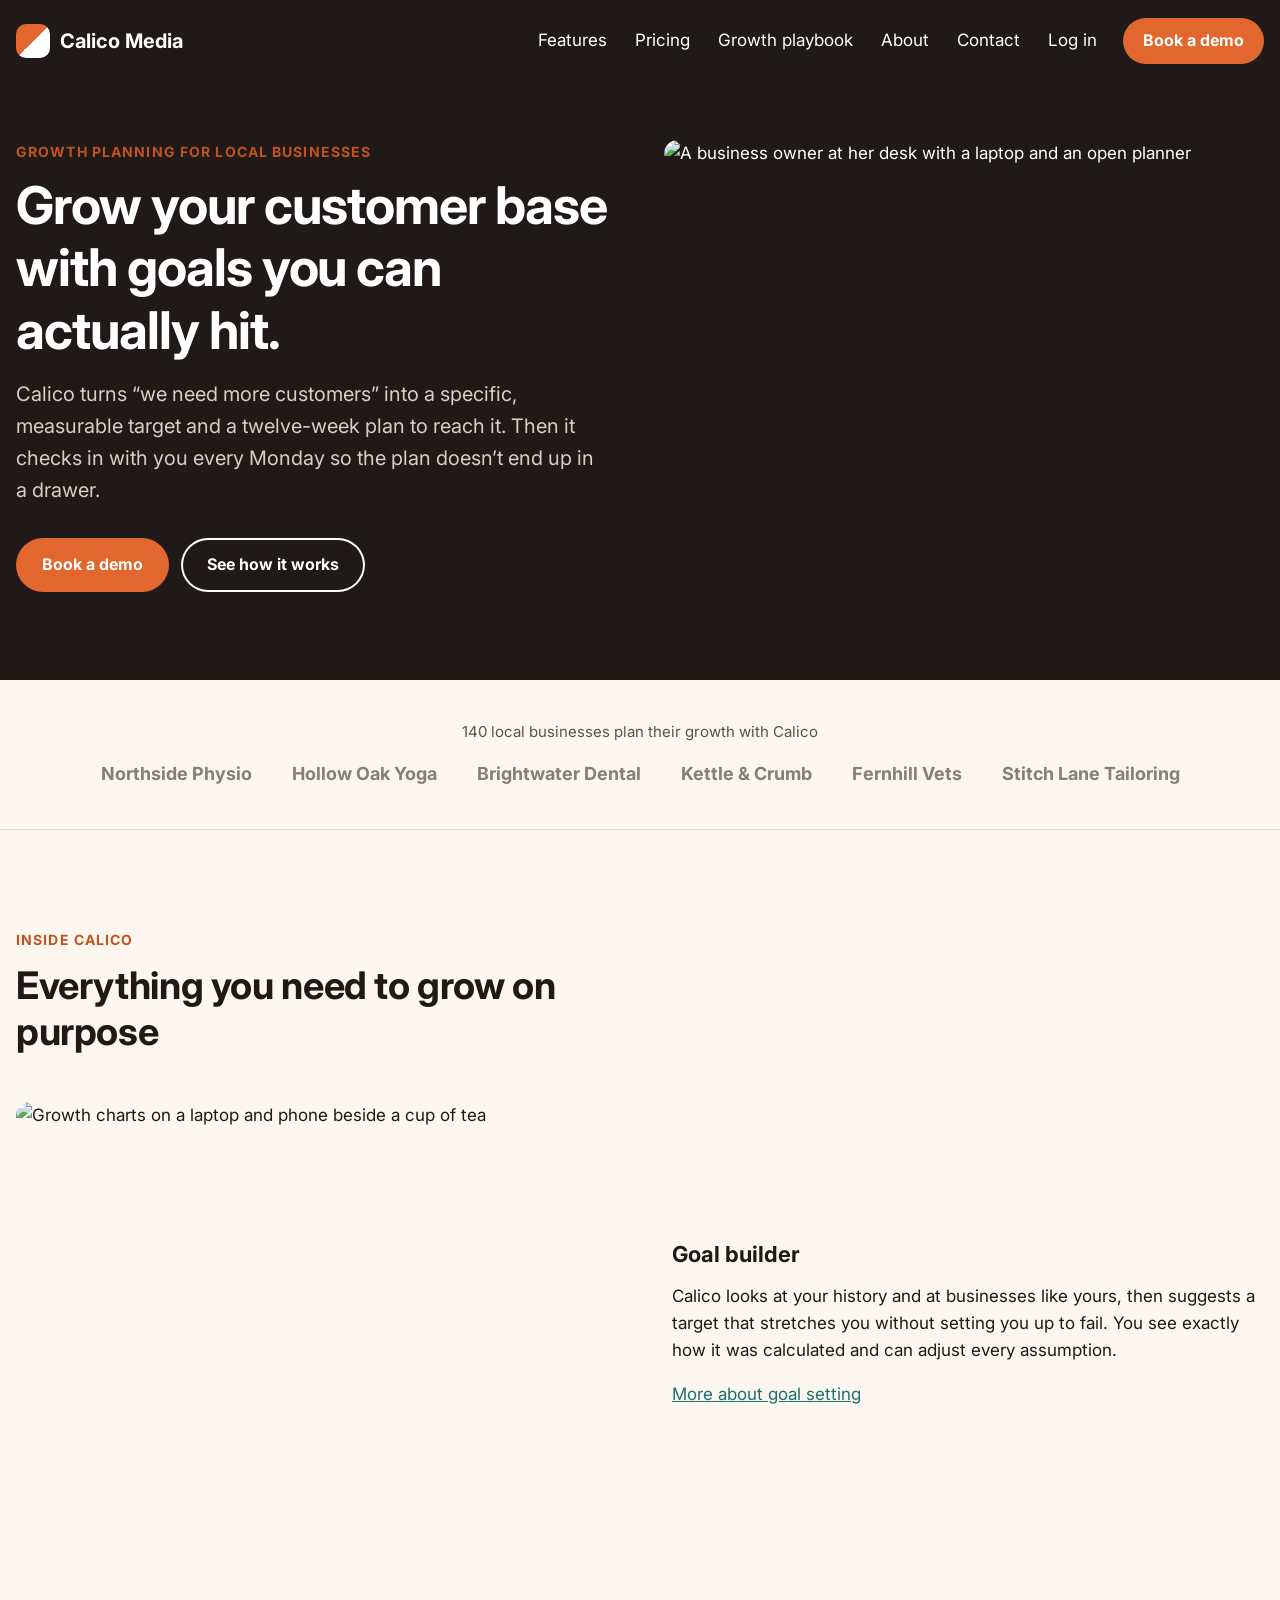
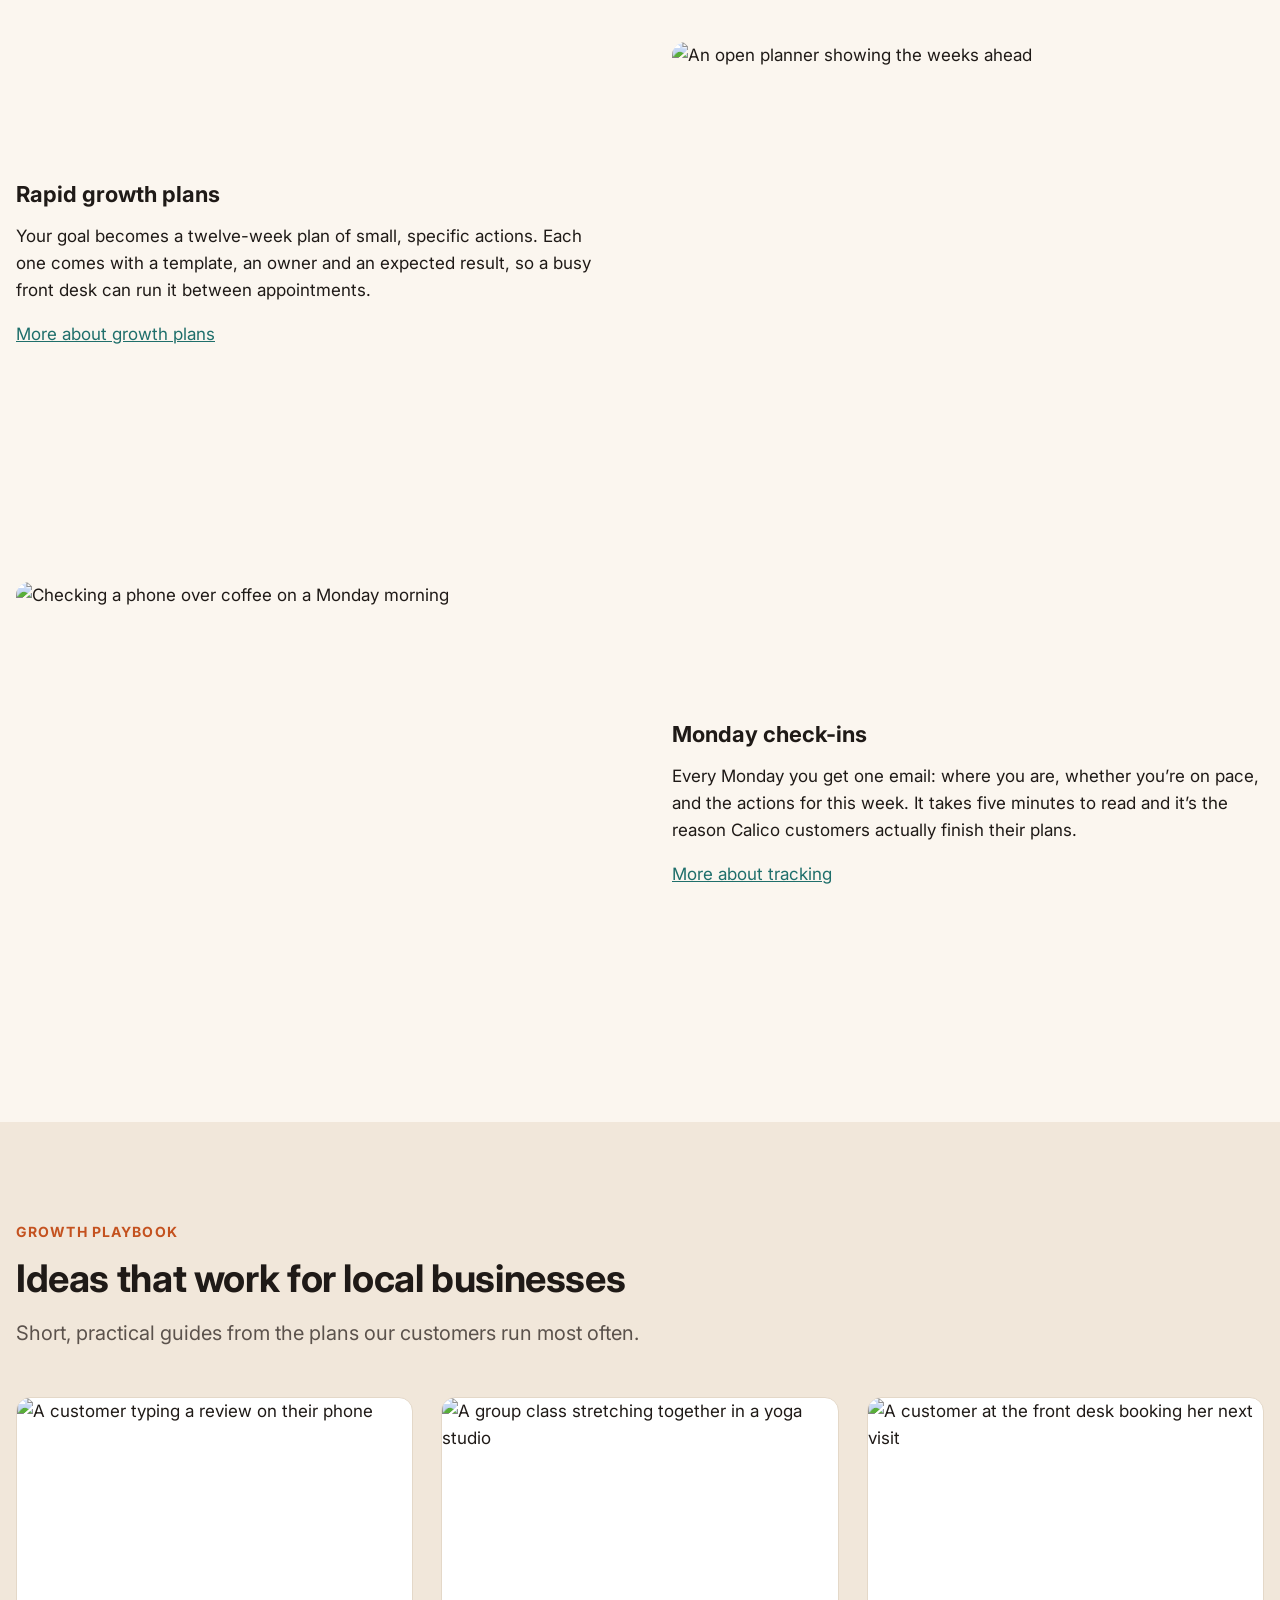
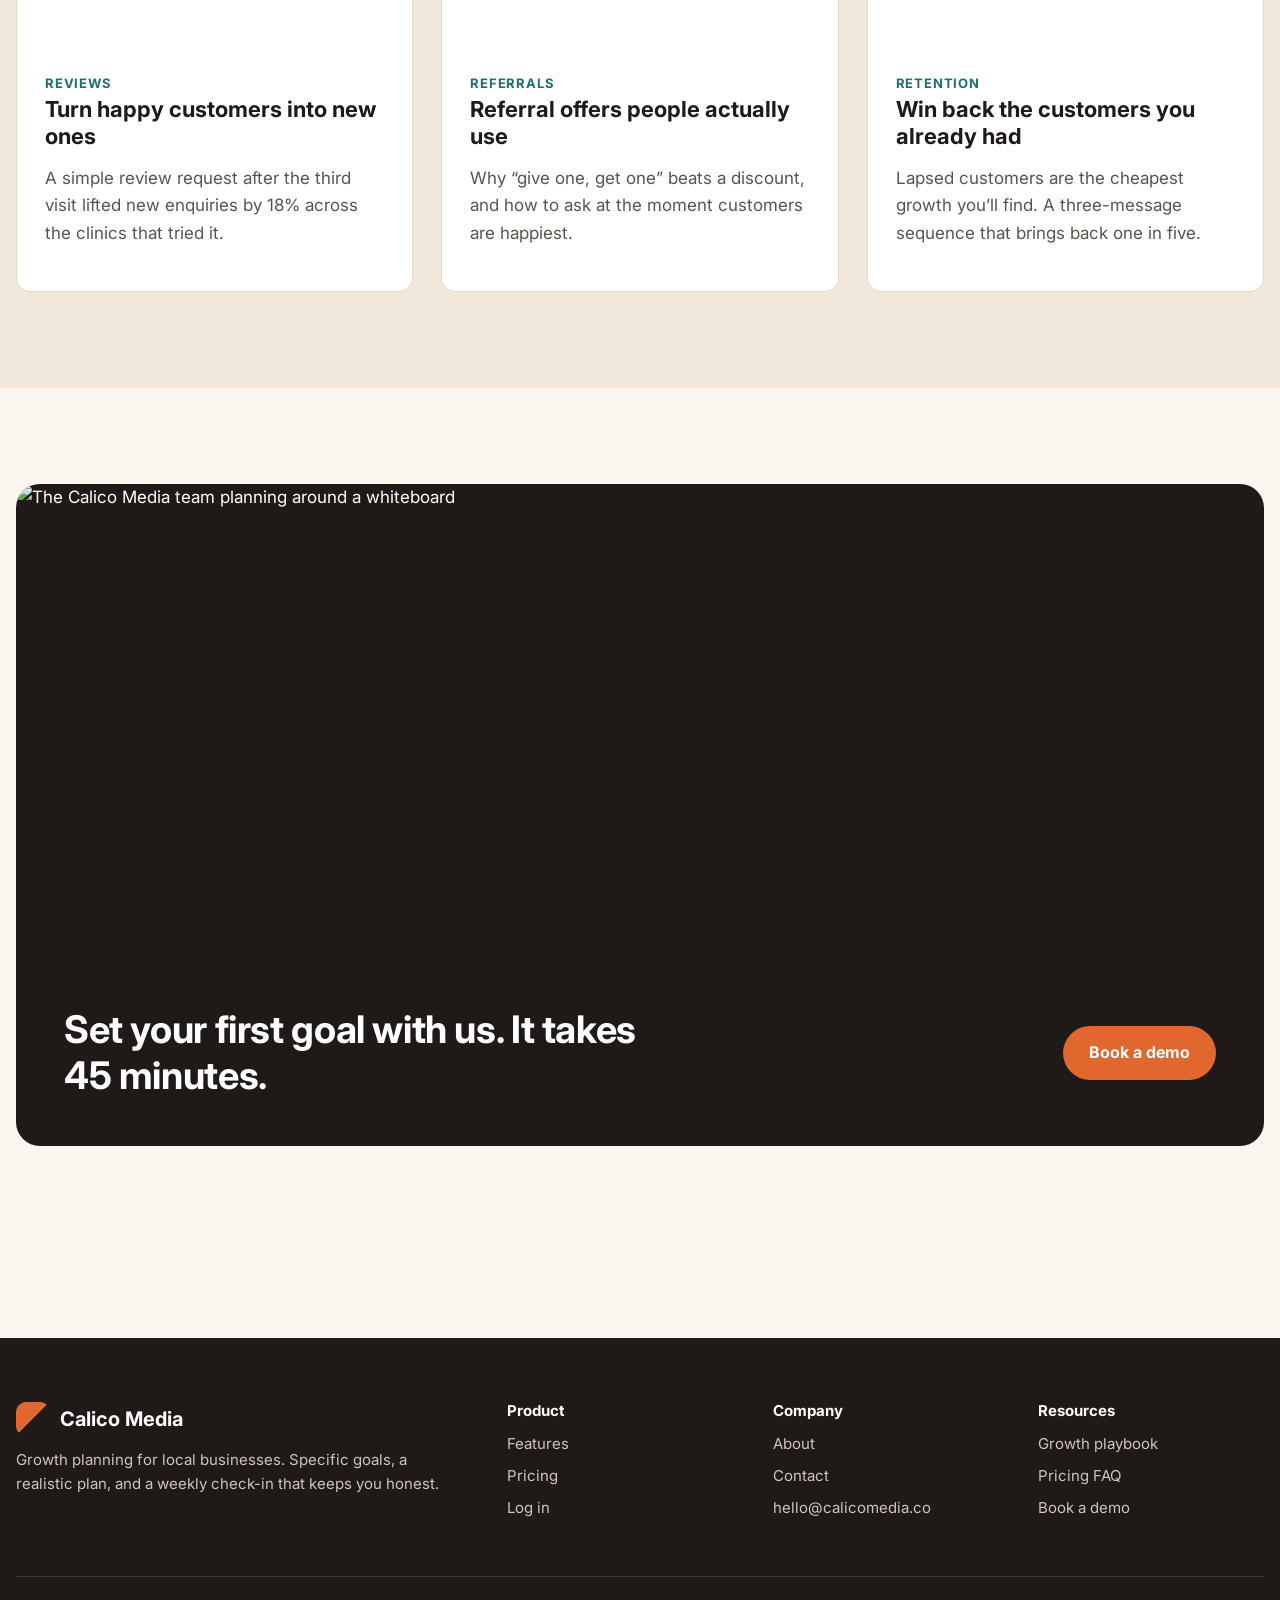
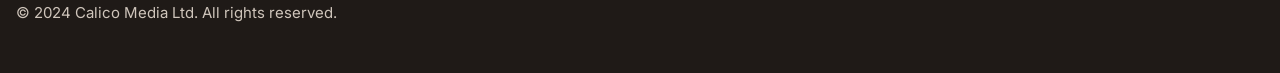
==== public/index.html @ 3c2aa372 "Adding Burger Menu" ====
<!DOCTYPE html>
<html lang="en">
<head>
  <meta charset="utf-8">
  <meta name="viewport" content="width=device-width, initial-scale=1">
  <title>Calico Media | Growth planning for local businesses</title>
  <meta name="description" content="Calico helps local businesses grow their customer base with specific, measurable, realistic goals and a rapid growth plan you can run every week.">
  <link rel="preconnect" href="https://fonts.googleapis.com">
  <link rel="preconnect" href="https://fonts.gstatic.com" crossorigin>
  <link href="https://fonts.googleapis.com/css2?family=Inter:wght@100;200;300;400;500;600;700;800;900&display=swap" rel="stylesheet">
  <link rel="stylesheet" href="css/styles.css">
</head>
<body>
  <header class="site-header site-header--home">
    <div class="container">
      <a class="logo" href="index.html"><span class="logo-mark"></span>Calico Media</a>
      <nav aria-label="Main">
        <ul class="nav-links">
          <li><a href="features.html">Features</a></li>
          <li><a href="pricing.html">Pricing</a></li>
          <li><a href="#playbook">Growth playbook</a></li>
          <li><a href="about.html">About</a></li>
          <li><a href="contact.html">Contact</a></li>
          <li><a href="https://app.calicomedia.co/login">Log in</a></li>
          <li><a class="btn" href="contact.html">Book a demo</a></li>
        </ul>
        <button class="burger-menu" aria-label="Toggle navigation">
          &#9776;
        </button>
      </nav>
    </div>
  </header>

  <main>
    <section class="hero">
      <div class="container hero-inner">
        <div class="hero-text">
          <span class="eyebrow">Growth planning for local businesses</span>
          <h1>Grow your customer base with goals you can actually hit.</h1>
          <p class="lead">Calico turns &ldquo;we need more customers&rdquo; into a specific, measurable target and a twelve-week plan to reach it. Then it checks in with you every Monday so the plan doesn&rsquo;t end up in a drawer.</p>
          <div class="hero-actions">
            <a class="btn" href="contact.html">Book a demo</a>
            <a class="btn btn--ghost" href="features.html">See how it works</a>
          </div>
        </div>
        <div class="hero-media">
          <img class="hero-image" src="images/hero-weekly-plan.jpg" alt="A business owner at her desk with a laptop and an open planner">
        </div>
      </div>
    </section>

    <section class="trust">
      <div class="container">
        <p>140 local businesses plan their growth with Calico</p>
        <ul class="trust-list">
          <li>Northside Physio</li>
          <li>Hollow Oak Yoga</li>
          <li>Brightwater Dental</li>
          <li>Kettle &amp; Crumb</li>
          <li>Fernhill Vets</li>
          <li>Stitch Lane Tailoring</li>
        </ul>
      </div>
    </section>

    <section class="section">
      <div class="container">
        <div class="section-intro">
          <span class="eyebrow">Inside Calico</span>
          <h2>Everything you need to grow on purpose</h2>
        </div>

        <div class="feature-row">
          <div class="feature-media">
            <img src="images/feature-goal-builder.jpg" alt="Growth charts on a laptop and phone beside a cup of tea">
          </div>
          <div>
            <h3>Goal builder</h3>
            <p>Calico looks at your history and at businesses like yours, then suggests a target that stretches you without setting you up to fail. You see exactly how it was calculated and can adjust every assumption.</p>
            <a href="features.html">More about goal setting</a>
          </div>
        </div>

        <div class="feature-row feature-row--reverse">
          <div class="feature-media">
            <img src="images/feature-growth-plan.jpg" alt="An open planner showing the weeks ahead">
          </div>
          <div>
            <h3>Rapid growth plans</h3>
            <p>Your goal becomes a twelve-week plan of small, specific actions. Each one comes with a template, an owner and an expected result, so a busy front desk can run it between appointments.</p>
            <a href="features.html">More about growth plans</a>
          </div>
        </div>

        <div class="feature-row">
          <div class="feature-media">
            <img src="images/feature-monday-checkin.jpg" alt="Checking a phone over coffee on a Monday morning">
          </div>
          <div>
            <h3>Monday check-ins</h3>
            <p>Every Monday you get one email: where you are, whether you&rsquo;re on pace, and the actions for this week. It takes five minutes to read and it&rsquo;s the reason Calico customers actually finish their plans.</p>
            <a href="features.html">More about tracking</a>
          </div>
        </div>
      </div>
    </section>

    <section class="section section--sand" id="playbook">
      <div class="container">
        <div class="section-intro">
          <span class="eyebrow">Growth playbook</span>
          <h2>Ideas that work for local businesses</h2>
          <p class="lead">Short, practical guides from the plans our customers run most often.</p>
        </div>
        <div class="playbook-grid">
          <article class="card">
            <img src="images/playbook-reviews.jpg" alt="A customer typing a review on their phone">
            <div class="card-body">
              <span class="card-tag">Reviews</span>
              <h3>Turn happy customers into new ones</h3>
              <p>A simple review request after the third visit lifted new enquiries by 18% across the clinics that tried it.</p>
            </div>
          </article>
          <article class="card">
            <img src="images/playbook-referrals.jpg" alt="A group class stretching together in a yoga studio">
            <div class="card-body">
              <span class="card-tag">Referrals</span>
              <h3>Referral offers people actually use</h3>
              <p>Why &ldquo;give one, get one&rdquo; beats a discount, and how to ask at the moment customers are happiest.</p>
            </div>
          </article>
          <article class="card">
            <img src="images/playbook-rebooking.jpg" alt="A customer at the front desk booking her next visit">
            <div class="card-body">
              <span class="card-tag">Retention</span>
              <h3>Win back the customers you already had</h3>
              <p>Lapsed customers are the cheapest growth you&rsquo;ll find. A three-message sequence that brings back one in five.</p>
            </div>
          </article>
        </div>
      </div>
    </section>

    <section class="section">
      <div class="container">
        <div class="cta-band">
          <img src="images/team-workshop.jpg" alt="The Calico Media team planning around a whiteboard">
          <div class="cta-body">
            <h2>Set your first goal with us. It takes 45 minutes.</h2>
            <a class="btn" href="contact.html">Book a demo</a>
          </div>
        </div>
      </div>
    </section>
  </main>

  <footer class="site-footer">
    <div class="container">
      <div class="footer-grid">
        <div>
          <a class="logo" href="index.html"><span class="logo-mark"></span>Calico Media</a>
          <p>Growth planning for local businesses. Specific goals, a realistic plan, and a weekly check-in that keeps you honest.</p>
        </div>
        <div>
          <h4>Product</h4>
          <ul>
            <li><a href="features.html">Features</a></li>
            <li><a href="pricing.html">Pricing</a></li>
            <li><a href="https://app.calicomedia.co/login">Log in</a></li>
          </ul>
        </div>
        <div>
          <h4>Company</h4>
          <ul>
            <li><a href="about.html">About</a></li>
            <li><a href="contact.html">Contact</a></li>
            <li><a href="mailto:hello@calicomedia.co">hello@calicomedia.co</a></li>
          </ul>
        </div>
        <div>
          <h4>Resources</h4>
          <ul>
            <li><a href="index.html#playbook">Growth playbook</a></li>
            <li><a href="pricing.html#faq">Pricing FAQ</a></li>
            <li><a href="contact.html">Book a demo</a></li>
          </ul>
        </div>
      </div>
      <div class="footer-bottom">
        <p>&copy; 2024 Calico Media Ltd. All rights reserved.</p>
      </div>
    </div>
  </footer>
</body>
</html>
---- public/css/styles.css ----
/* Calico Media marketing site */

:root {
  --ink: #1f1a17;
  --ink-soft: #5b524c;
  --cream: #fbf6ef;
  --sand: #f1e7da;
  --white: #ffffff;
  --orange: #e2672f;
  --orange-dark: #c4521f;
  --teal: #1f6f6b;
  --line: #e4d8c8;
  --radius: 14px;
}

*,
*::before,
*::after {
  box-sizing: border-box;
}

body {
  margin: 0;
  font-family:
    "Inter",
    -apple-system,
    BlinkMacSystemFont,
    "Segoe UI",
    sans-serif;
  font-weight: 400;
  font-size: 17px;
  line-height: 1.6;
  color: var(--ink);
  background: var(--cream);
}

h1,
h2,
h3,
h4 {
  font-weight: 700;
  line-height: 1.2;
  margin: 0 0 16px;
}

h1 {
  font-size: 52px;
  letter-spacing: -0.02em;
}

h2 {
  font-size: 38px;
  letter-spacing: -0.01em;
}

h3 {
  font-size: 22px;
}

p {
  margin: 0 0 16px;
}

a {
  color: var(--teal);
}

img {
  max-width: 100%;
}

.container {
  max-width: 1200px;
  margin: 0 auto;
  padding: 0 24px;
}

.section {
  padding: 96px 0;
}

.section--sand {
  background: var(--sand);
}

.eyebrow {
  display: inline-block;
  font-size: 14px;
  font-weight: 700;
  letter-spacing: 0.08em;
  text-transform: uppercase;
  color: var(--orange-dark);
  margin-bottom: 12px;
}

.lead {
  font-size: 20px;
  color: var(--ink-soft);
  max-width: 640px;
}

.section-intro {
  max-width: 680px;
  margin-bottom: 48px;
}

.btn {
  display: inline-block;
  padding: 14px 26px;
  border-radius: 999px;
  background: var(--orange);
  color: var(--white);
  font-weight: 700;
  text-decoration: none;
  border: 0;
  font-size: 16px;
  font-family: inherit;
  cursor: pointer;
}

.btn:hover {
  background: var(--orange-dark);
}

.btn--ghost {
  background: transparent;
  color: inherit;
  box-shadow: inset 0 0 0 2px currentColor;
}

.btn--ghost:hover {
  background: rgba(255, 255, 255, 0.1);
}

/* Header */

.site-header {
  background: var(--white);
  border-bottom: 1px solid var(--line);
}

.site-header .container {
  display: flex;
  flex-wrap: wrap;
  align-items: center;
  justify-content: space-between;
  gap: 12px 32px;
  padding-top: 18px;
  padding-bottom: 18px;
}

.logo {
  display: flex;
  align-items: center;
  gap: 10px;
  flex-shrink: 0;
  font-size: 20px;
  font-weight: 700;
  color: var(--ink);
  text-decoration: none;
}

.logo-mark {
  width: 34px;
  height: 34px;
  border-radius: 10px;
  background: linear-gradient(
    135deg,
    var(--orange) 0%,
    var(--orange) 50%,
    var(--ink) 50%,
    var(--ink) 100%
  );
}

/* Burger menu button */
.burger-menu {
  display: none;
  cursor: pointer;
  background: none;
  border: none;
  font-size: 24px;
}

.nav-links {
  display: flex;
  flex-wrap: wrap;
  align-items: center;
  gap: 8px 28px;
  list-style: none;
  margin: 0;
  padding: 0;
}

.nav-links a {
  color: var(--ink);
  text-decoration: none;
}

.nav-links a:hover,
.nav-links a[aria-current="page"] {
  color: var(--orange-dark);
}

.site-header--home {
  background: var(--ink);
  border-bottom: 0;
}

.site-header--home .logo,
.site-header--home .nav-links a {
  color: var(--white);
}

.site-header--home .logo-mark {
  background: linear-gradient(
    135deg,
    var(--orange) 0%,
    var(--orange) 50%,
    var(--white) 50%,
    var(--white) 100%
  );
}

.site-header--home .container {
  flex-wrap: nowrap;
}

.site-header--home nav {
  min-width: 0;
}

.site-header--home .nav-links {
  flex-wrap: nowrap;
  gap: 0;
}

.site-header--home .nav-links li {
  min-width: 0;
}

.site-header--home .nav-links a {
  display: block;
  padding: 0 14px;
  white-space: nowrap;
}

.site-header--home .nav-links li:last-child {
  flex-shrink: 0;
}

.site-header--home .nav-links .btn {
  margin-left: 12px;
  padding: 10px 20px;
}

/* Home hero */

.hero {
  background: var(--ink);
  color: var(--white);
  padding: 56px 0 88px;
}

.hero-inner {
  display: flex;
  align-items: center;
  gap: 56px;
}

.hero-text {
  flex: 1;
}

.hero-text .lead {
  color: #d9cfc5;
}

.hero-actions {
  display: flex;
  flex-wrap: wrap;
  gap: 12px;
  margin-top: 32px;
}

.hero-media {
  width: 600px;
  flex-shrink: 0;
}

.hero-image {
  width: 100%;
  aspect-ratio: 4 / 3;
  object-fit: cover;
  border-radius: var(--radius);
  display: block;
}

/* Trust strip */

.trust {
  padding: 40px 0;
  border-bottom: 1px solid var(--line);
  text-align: center;
}

.trust p {
  color: var(--ink-soft);
  font-size: 15px;
}

.trust-list {
  display: flex;
  flex-wrap: wrap;
  justify-content: center;
  gap: 12px 40px;
  list-style: none;
  margin: 0;
  padding: 0;
  font-weight: 700;
  font-size: 18px;
  color: #8a7d72;
}

/* Steps */

.steps {
  display: grid;
  grid-template-columns: repeat(auto-fit, minmax(240px, 1fr));
  gap: 24px;
}

.step {
  background: var(--white);
  border: 1px solid var(--line);
  border-radius: var(--radius);
  padding: 32px;
}

.step-number {
  display: inline-flex;
  align-items: center;
  justify-content: center;
  width: 40px;
  height: 40px;
  border-radius: 50%;
  background: var(--sand);
  color: var(--orange-dark);
  font-weight: 700;
  margin-bottom: 16px;
}

/* Check list */

.check-list {
  list-style: none;
  margin: 24px 0 0;
  padding: 0;
}

.check-list li {
  position: relative;
  padding-left: 32px;
  margin-bottom: 14px;
}

.check-list li::before {
  content: "";
  position: absolute;
  left: 0;
  top: 6px;
  width: 16px;
  height: 16px;
  border-radius: 50%;
  background: var(--teal);
  box-shadow: inset 0 0 0 4px #cfe6e4;
}

/* FAQ */

.faq {
  max-width: 820px;
}

.faq details {
  border-top: 1px solid var(--line);
  padding: 20px 0;
}

.faq details:last-child {
  border-bottom: 1px solid var(--line);
}

.faq summary {
  font-weight: 700;
  font-size: 19px;
  cursor: pointer;
}

.faq details p {
  margin-top: 12px;
  color: var(--ink-soft);
}

/* Feature rows */

.feature-row {
  display: grid;
  grid-template-columns: 1fr 1fr;
  gap: 64px;
  align-items: center;
  margin-bottom: 96px;
}

.feature-row:last-child {
  margin-bottom: 0;
}

.feature-row--reverse .feature-media {
  order: 2;
}

.feature-media img {
  display: block;
  width: 100%;
  aspect-ratio: 4 / 3;
  object-fit: cover;
  border-radius: var(--radius);
}

/* Playbook */

.playbook-grid {
  display: grid;
  grid-template-columns: repeat(3, 1fr);
  gap: 28px;
}

/* Card grid */

.card-grid {
  display: grid;
  grid-template-columns: repeat(3, 1fr);
  gap: 28px;
}

.card {
  background: var(--white);
  border: 1px solid var(--line);
  border-radius: var(--radius);
  overflow: hidden;
}

.card img {
  display: block;
  width: 100%;
  aspect-ratio: 16 / 10;
  object-fit: cover;
}

.card-body {
  padding: 24px 28px 28px;
}

.card-body p {
  color: var(--ink-soft);
}

.card-tag {
  font-size: 13px;
  font-weight: 700;
  text-transform: uppercase;
  letter-spacing: 0.06em;
  color: var(--teal);
}

.icon-dot {
  width: 44px;
  height: 44px;
  border-radius: 12px;
  background: var(--sand);
  margin-bottom: 18px;
  position: relative;
}

.icon-dot::after {
  content: "";
  position: absolute;
  inset: 13px;
  border-radius: 50%;
  background: var(--orange);
}

/* CTA band */

.cta-band {
  background: var(--ink);
  color: var(--white);
  border-radius: 24px;
  overflow: hidden;
}

.cta-band img {
  display: block;
  width: 100%;
  aspect-ratio: 21 / 8;
  object-fit: cover;
}

.cta-body {
  padding: 48px;
  display: flex;
  flex-wrap: wrap;
  align-items: center;
  justify-content: space-between;
  gap: 24px;
}

.cta-body h2 {
  margin: 0;
  max-width: 620px;
}

/* Page header (inner pages) */

.page-header {
  padding: 80px 0 56px;
  border-bottom: 1px solid var(--line);
}

/* Pricing */

.pricing-grid {
  display: grid;
  grid-template-columns: repeat(auto-fit, minmax(260px, 1fr));
  gap: 24px;
  align-items: stretch;
}

.pricing-card {
  background: var(--white);
  border: 1px solid var(--line);
  border-radius: var(--radius);
  padding: 36px 32px;
  display: flex;
  flex-direction: column;
}

.pricing-card--featured {
  border: 2px solid var(--orange);
  box-shadow: 0 24px 48px rgba(226, 103, 47, 0.14);
}

.plan-badge {
  align-self: flex-start;
  font-size: 13px;
  font-weight: 700;
  background: var(--orange);
  color: var(--white);
  border-radius: 999px;
  padding: 4px 12px;
  margin-bottom: 16px;
}

.price {
  font-size: 48px;
  font-weight: 700;
  margin: 8px 0 4px;
}

.price small {
  font-size: 17px;
  font-weight: 400;
  color: var(--ink-soft);
}

.pricing-card .check-list {
  flex: 1;
  margin-bottom: 28px;
}

.pricing-card .btn {
  text-align: center;
}

.pricing-note {
  margin-top: 32px;
  color: var(--ink-soft);
  font-size: 15px;
}

/* About */

.stats {
  display: grid;
  grid-template-columns: repeat(auto-fit, minmax(160px, 1fr));
  gap: 16px;
}

.stat {
  background: var(--white);
  border: 1px solid var(--line);
  border-radius: var(--radius);
  padding: 28px 20px;
}

.stat-number {
  display: block;
  font-size: 48px;
  font-weight: 700;
  color: var(--orange-dark);
}

.stat-label {
  display: block;
  font-size: 15px;
  color: var(--ink-soft);
}

.prose {
  max-width: 720px;
}

.team-grid {
  display: grid;
  grid-template-columns: repeat(auto-fit, minmax(220px, 1fr));
  gap: 24px;
}

.person {
  background: var(--white);
  border: 1px solid var(--line);
  border-radius: var(--radius);
  padding: 28px;
}

.avatar {
  width: 56px;
  height: 56px;
  border-radius: 50%;
  background: var(--sand);
  color: var(--orange-dark);
  display: flex;
  align-items: center;
  justify-content: center;
  font-weight: 700;
  margin-bottom: 16px;
}

.person p {
  color: var(--ink-soft);
  font-size: 15px;
  margin: 0;
}

/* Contact */

.contact-layout {
  display: grid;
  grid-template-columns: 3fr 2fr;
  gap: 64px;
}

.contact-form label {
  display: block;
  font-weight: 700;
  margin-bottom: 6px;
}

.contact-form input,
.contact-form textarea {
  display: block;
  width: 100%;
  font: inherit;
  padding: 12px 14px;
  border: 1px solid var(--line);
  border-radius: 10px;
  background: var(--white);
  margin-bottom: 20px;
}

.contact-form textarea {
  min-height: 160px;
  resize: vertical;
}

.form-status {
  margin-top: 16px;
  font-weight: 700;
}

.form-status--success {
  color: var(--teal);
}

.form-status--error {
  color: #b3261e;
}

.contact-aside {
  background: var(--white);
  border: 1px solid var(--line);
  border-radius: var(--radius);
  padding: 32px;
  align-self: start;
}

.contact-aside h3 {
  font-size: 18px;
  margin-top: 24px;
  margin-bottom: 6px;
}

.contact-aside h3:first-child {
  margin-top: 0;
}

.contact-aside p {
  color: var(--ink-soft);
  margin: 0;
}

/* Footer */

.site-footer {
  background: var(--ink);
  color: #cfc5bb;
  padding: 64px 0 32px;
  margin-top: 96px;
  font-size: 15px;
}

.footer-grid {
  display: grid;
  grid-template-columns: 2fr 1fr 1fr 1fr;
  gap: 40px;
}

.site-footer h4 {
  color: var(--white);
  font-size: 15px;
  margin-bottom: 12px;
}

.site-footer ul {
  list-style: none;
  margin: 0;
  padding: 0;
}

.site-footer li {
  margin-bottom: 8px;
}

.site-footer a {
  color: #cfc5bb;
  text-decoration: none;
}

.site-footer a:hover {
  color: var(--white);
}

.site-footer .logo {
  color: var(--white);
  margin-bottom: 12px;
}

.footer-bottom {
  border-top: 1px solid #3a322d;
  margin-top: 48px;
  padding-top: 24px;
}

body {
  overflow-x: hidden;
}

.container {
  max-width: 100%;
  margin: 0 auto;
  padding: 0 16px;
}

@media (max-width: 1024px) {
  .nav-links {
    display: none; /* Hide by default */
    flex-direction: column; /* Stack vertically */
    background-color: white; /* Set background color */
    position: absolute; /* Positioning the menu */
    top: 50px; /* Adjust based on your header height */
    right: 0; /* Align to the right */
    width: 100%; /* Full width */

    .burger-menu {
      display: flex;
    }
  }
}

@media (max-width: 768px) {
  h1 {
    font-size: 40px;
  }

  h2 {
    font-size: 30px;
  }

  .section {
    padding: 64px 0;
  }

  .feature-row {
    grid-template-columns: 1fr; /* Stack feature cards */
    gap: 32px;
    margin-bottom: 64px;
  }

  .card-grid {
    grid-template-columns: 1fr; /* Stack cards */
  }

  .nav {
    display: flex;
    flex-direction: column;
    padding: 16px;
  }

  .nav a {
    margin-bottom: 8px;
  }

  .nav-links {
    display: none;
  }

  .contact-layout {
    grid-template-columns: 1fr;
    gap: 40px;
  }

  .footer-grid {
    grid-template-columns: 1fr;
  }

  .btn {
    padding: 8px 12px; /* Adjust padding for smaller buttons */
    font-size: 1rem; /* Change font size to make it smaller */
    border-width: 1px; /* Adjust border width if necessary */
  }

  /* If you have specific classes for different button styles */
  .btn--ghost {
    background-color: transparent; /* Keep the same appearance */
    color: #fff; /* Adjust color as needed */
    border: 2px solid #fff; /* Adjust border for visibility */
  }

  .playbook-grid {
    display: flex;
    flex-direction: column;
  }
}

@media (max-width: 480px) {
  h1 {
    font-size: 34px;
  }

  .nav-links li {
    justify-content: space-around; /* Spread links evenly */
    padding: 10px 0; /* Add padding for better touch targets */
  }

  .cta-body {
    padding: 32px 24px;
  }
}
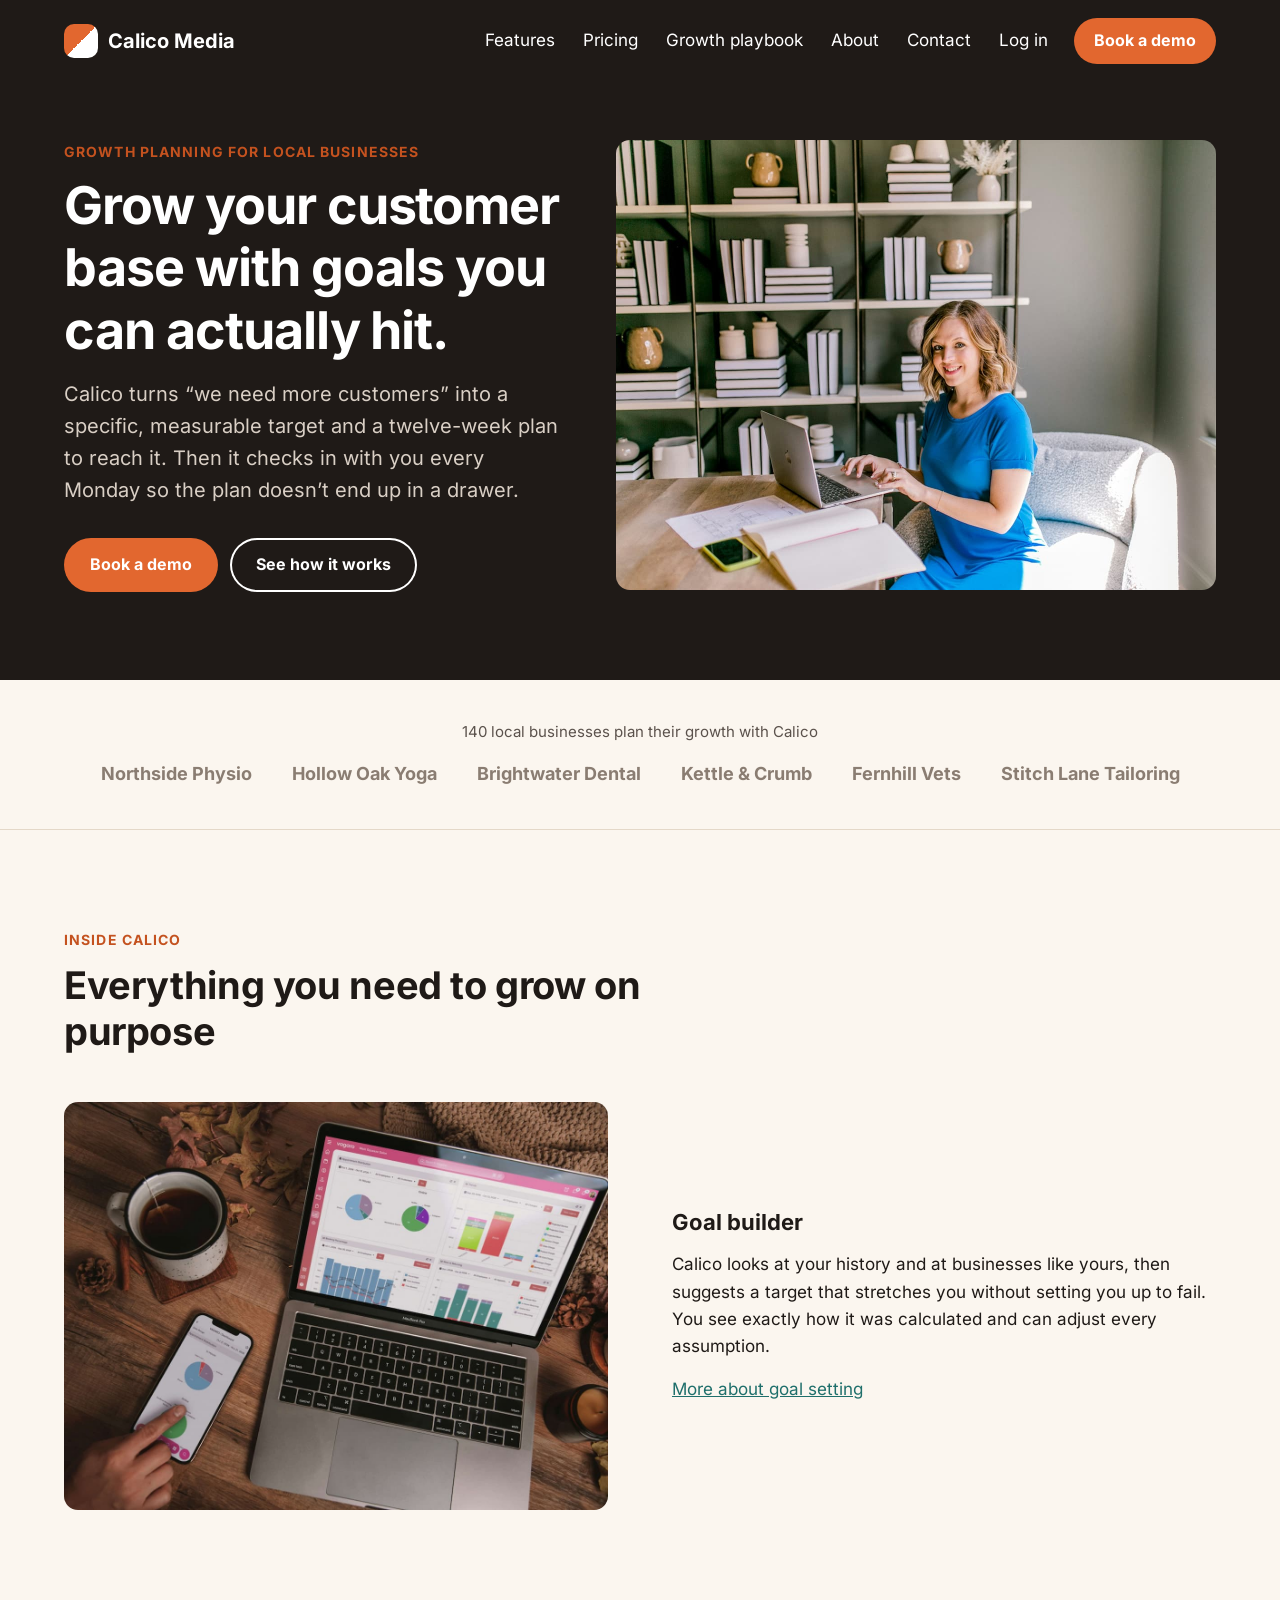
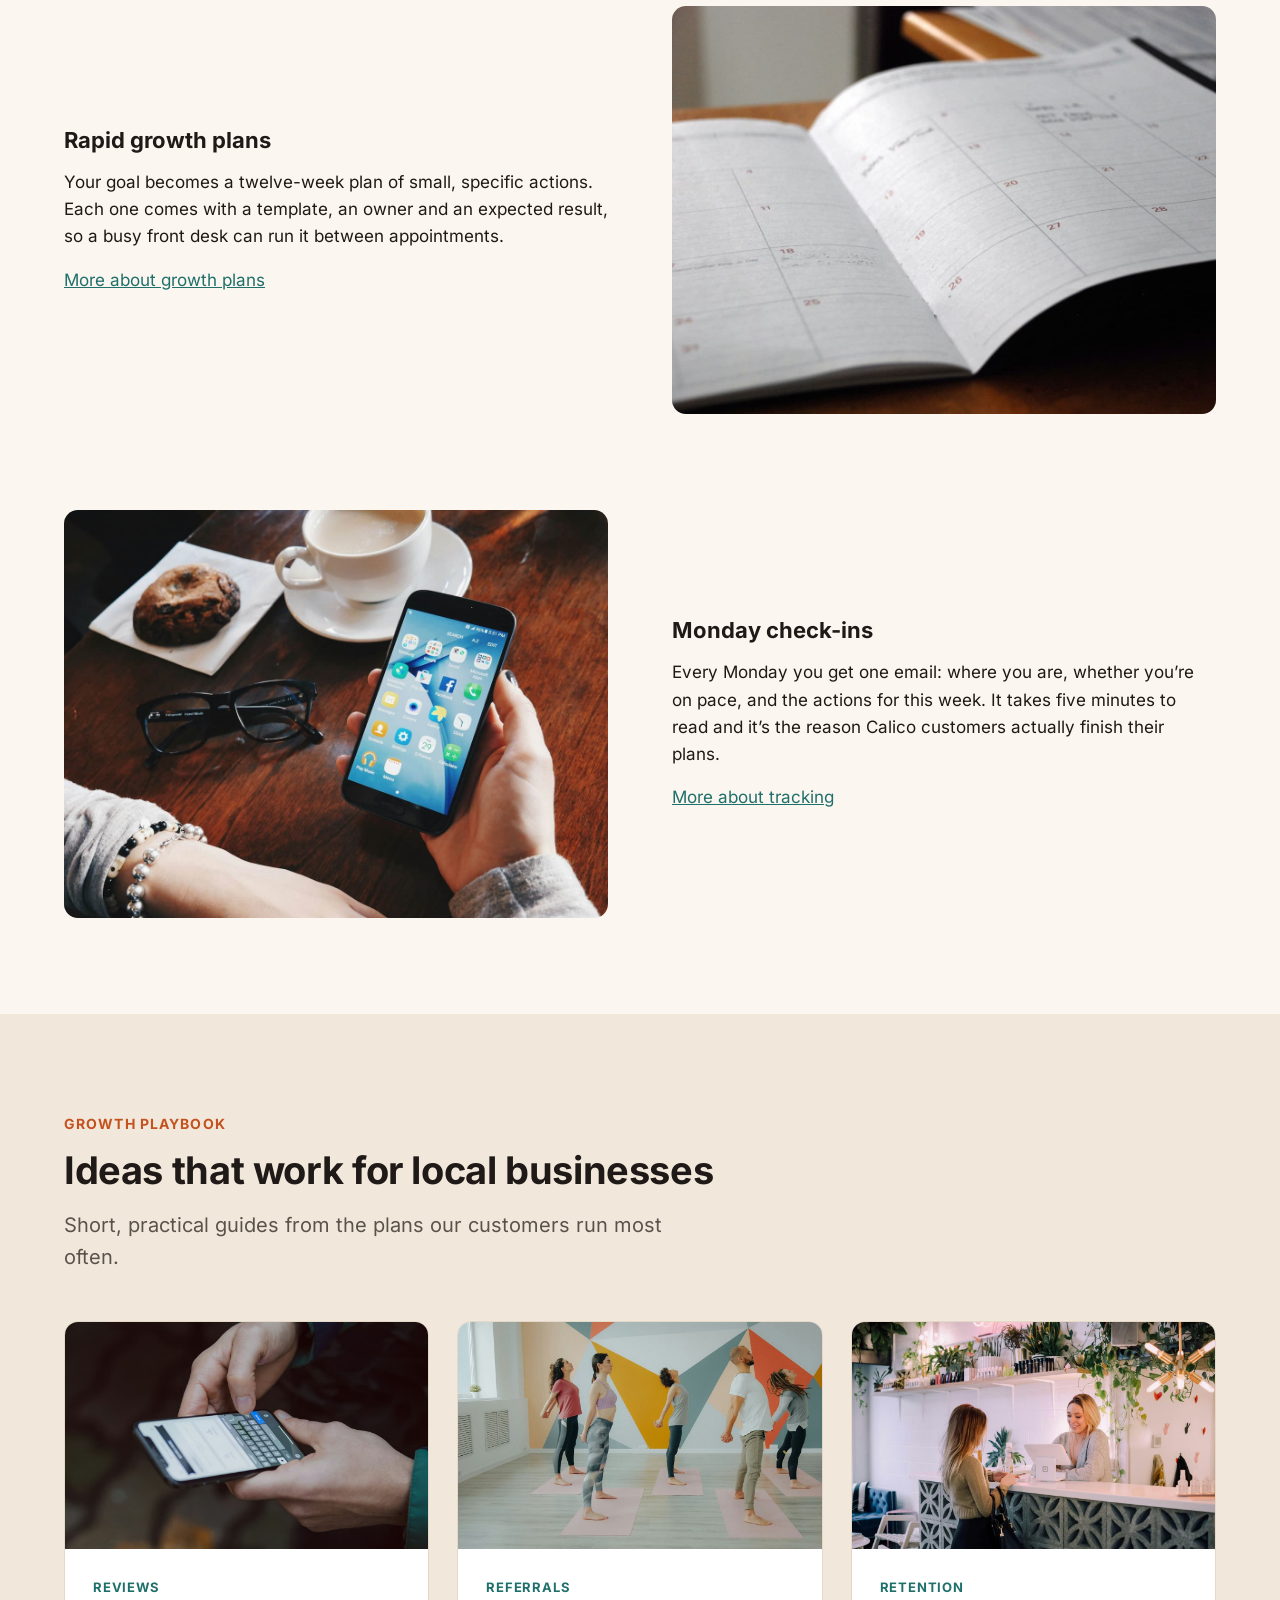
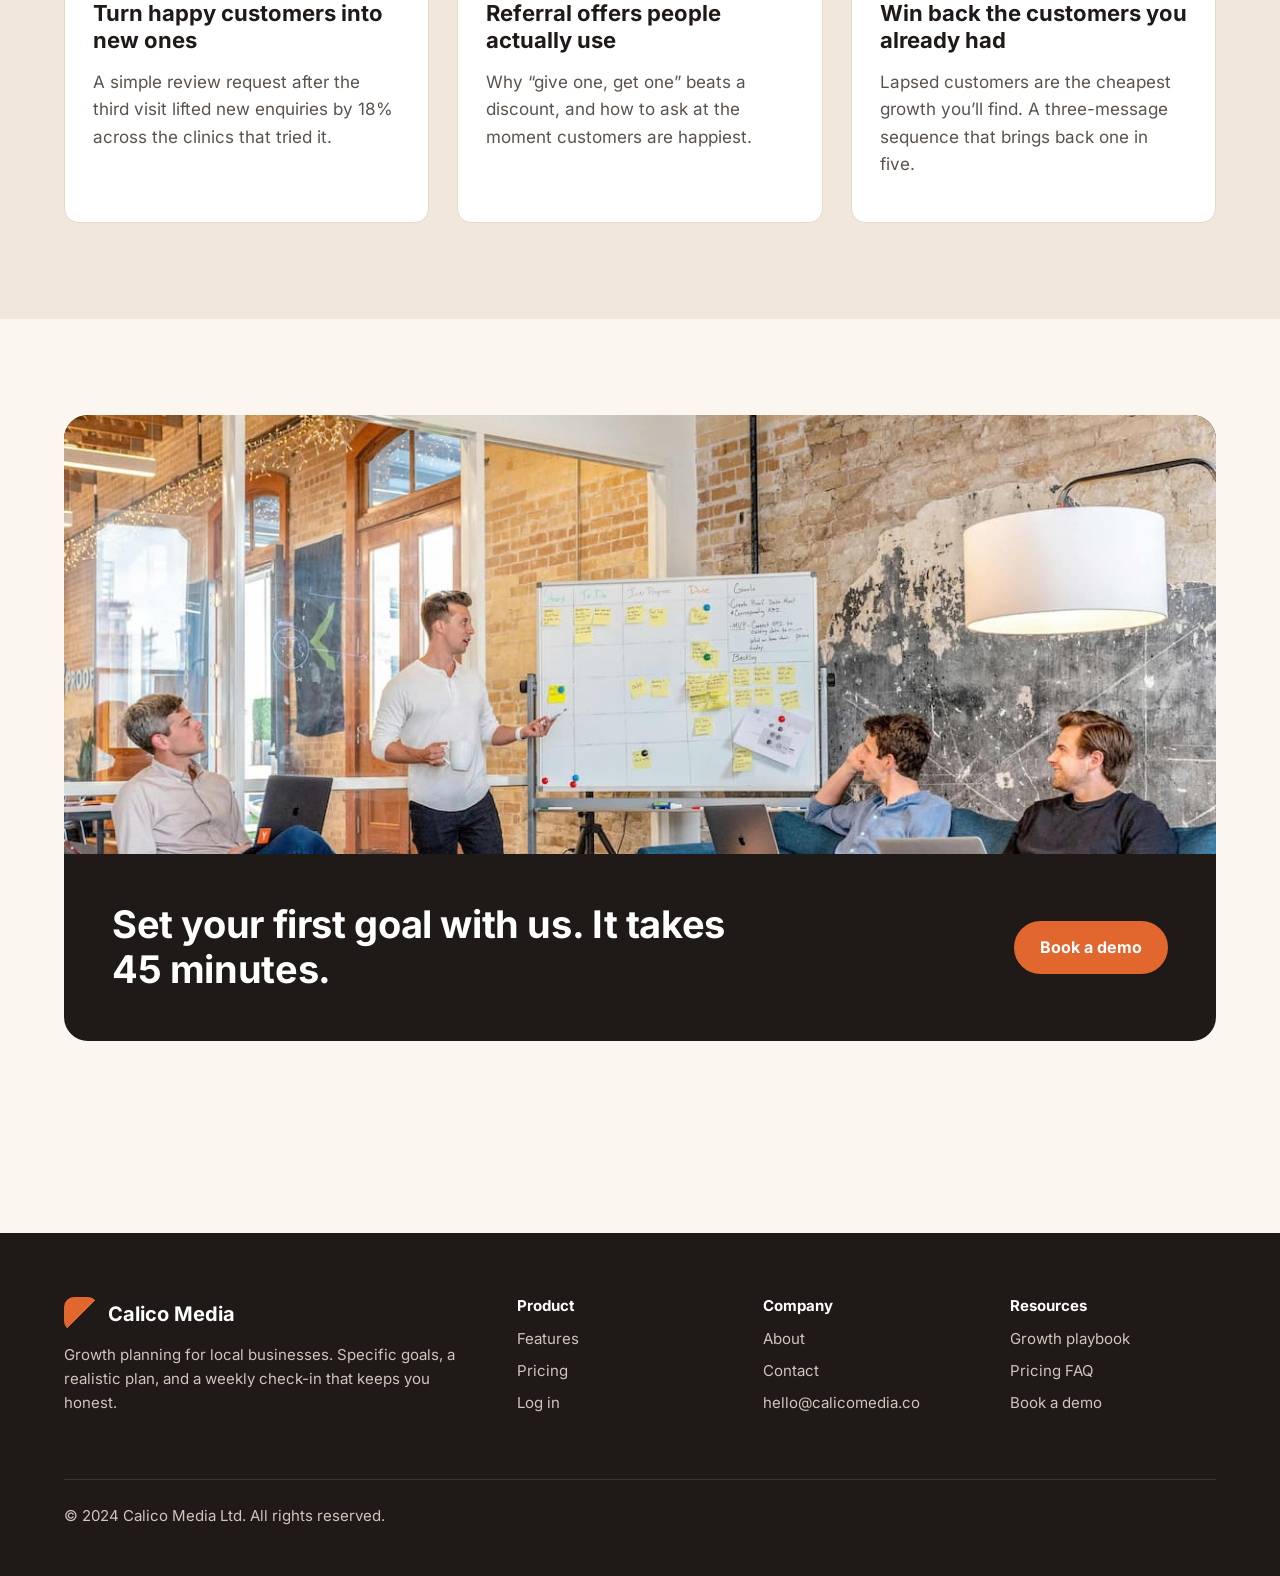
==== commit ffa3b5f8: "Added Fonts" ====
--- a/public/index.html
+++ b/public/index.html
@@ -1,195 +1,310 @@
-<!DOCTYPE html>
+<!doctype html>
 <html lang="en">
-<head>
-  <meta charset="utf-8">
-  <meta name="viewport" content="width=device-width, initial-scale=1">
-  <title>Calico Media | Growth planning for local businesses</title>
-  <meta name="description" content="Calico helps local businesses grow their customer base with specific, measurable, realistic goals and a rapid growth plan you can run every week.">
-  <link rel="preconnect" href="https://fonts.googleapis.com">
-  <link rel="preconnect" href="https://fonts.gstatic.com" crossorigin>
-  <link href="https://fonts.googleapis.com/css2?family=Inter:wght@100;200;300;400;500;600;700;800;900&display=swap" rel="stylesheet">
-  <link rel="stylesheet" href="css/styles.css">
-</head>
-<body>
-  <header class="site-header site-header--home">
-    <div class="container">
-      <a class="logo" href="index.html"><span class="logo-mark"></span>Calico Media</a>
-      <nav aria-label="Main">
-        <ul class="nav-links">
-          <li><a href="features.html">Features</a></li>
-          <li><a href="pricing.html">Pricing</a></li>
-          <li><a href="#playbook">Growth playbook</a></li>
-          <li><a href="about.html">About</a></li>
-          <li><a href="contact.html">Contact</a></li>
-          <li><a href="https://app.calicomedia.co/login">Log in</a></li>
-          <li><a class="btn" href="contact.html">Book a demo</a></li>
-        </ul>
-        <button class="burger-menu" aria-label="Toggle navigation">
-          &#9776;
-        </button>
-      </nav>
-    </div>
-  </header>
-
-  <main>
-    <section class="hero">
-      <div class="container hero-inner">
-        <div class="hero-text">
-          <span class="eyebrow">Growth planning for local businesses</span>
-          <h1>Grow your customer base with goals you can actually hit.</h1>
-          <p class="lead">Calico turns &ldquo;we need more customers&rdquo; into a specific, measurable target and a twelve-week plan to reach it. Then it checks in with you every Monday so the plan doesn&rsquo;t end up in a drawer.</p>
-          <div class="hero-actions">
-            <a class="btn" href="contact.html">Book a demo</a>
-            <a class="btn btn--ghost" href="features.html">See how it works</a>
-          </div>
-        </div>
-        <div class="hero-media">
-          <img class="hero-image" src="images/hero-weekly-plan.jpg" alt="A business owner at her desk with a laptop and an open planner">
-        </div>
-      </div>
-    </section>
-
-    <section class="trust">
+  <head>
+    <meta charset="utf-8" />
+    <meta name="viewport" content="width=device-width, initial-scale=1" />
+    <title>Calico Media | Growth planning for local businesses</title>
+    <meta
+      name="description"
+      content="Calico helps local businesses grow their customer base with specific, measurable, realistic goals and a rapid growth plan you can run every week."
+    />
+    <!-- <link rel="preconnect" href="https://fonts.googleapis.com" />
+    <link rel="preconnect" href="https://fonts.gstatic.com" crossorigin />
+    <link
+      href="https://fonts.googleapis.com/css2?family=Inter:wght@100;200;300;400;500;600;700;800;900&display=swap"
+      rel="stylesheet"
+    /> -->
+    <link rel="stylesheet" href="css/styles.css" />
+  </head>
+  <body>
+    <header class="site-header site-header--home">
       <div class="container">
-        <p>140 local businesses plan their growth with Calico</p>
-        <ul class="trust-list">
-          <li>Northside Physio</li>
-          <li>Hollow Oak Yoga</li>
-          <li>Brightwater Dental</li>
-          <li>Kettle &amp; Crumb</li>
-          <li>Fernhill Vets</li>
-          <li>Stitch Lane Tailoring</li>
-        </ul>
-      </div>
-    </section>
-
-    <section class="section">
-      <div class="container">
-        <div class="section-intro">
-          <span class="eyebrow">Inside Calico</span>
-          <h2>Everything you need to grow on purpose</h2>
-        </div>
-
-        <div class="feature-row">
-          <div class="feature-media">
-            <img src="images/feature-goal-builder.jpg" alt="Growth charts on a laptop and phone beside a cup of tea">
-          </div>
-          <div>
-            <h3>Goal builder</h3>
-            <p>Calico looks at your history and at businesses like yours, then suggests a target that stretches you without setting you up to fail. You see exactly how it was calculated and can adjust every assumption.</p>
-            <a href="features.html">More about goal setting</a>
-          </div>
-        </div>
-
-        <div class="feature-row feature-row--reverse">
-          <div class="feature-media">
-            <img src="images/feature-growth-plan.jpg" alt="An open planner showing the weeks ahead">
-          </div>
-          <div>
-            <h3>Rapid growth plans</h3>
-            <p>Your goal becomes a twelve-week plan of small, specific actions. Each one comes with a template, an owner and an expected result, so a busy front desk can run it between appointments.</p>
-            <a href="features.html">More about growth plans</a>
-          </div>
-        </div>
-
-        <div class="feature-row">
-          <div class="feature-media">
-            <img src="images/feature-monday-checkin.jpg" alt="Checking a phone over coffee on a Monday morning">
-          </div>
-          <div>
-            <h3>Monday check-ins</h3>
-            <p>Every Monday you get one email: where you are, whether you&rsquo;re on pace, and the actions for this week. It takes five minutes to read and it&rsquo;s the reason Calico customers actually finish their plans.</p>
-            <a href="features.html">More about tracking</a>
-          </div>
-        </div>
-      </div>
-    </section>
-
-    <section class="section section--sand" id="playbook">
-      <div class="container">
-        <div class="section-intro">
-          <span class="eyebrow">Growth playbook</span>
-          <h2>Ideas that work for local businesses</h2>
-          <p class="lead">Short, practical guides from the plans our customers run most often.</p>
-        </div>
-        <div class="playbook-grid">
-          <article class="card">
-            <img src="images/playbook-reviews.jpg" alt="A customer typing a review on their phone">
-            <div class="card-body">
-              <span class="card-tag">Reviews</span>
-              <h3>Turn happy customers into new ones</h3>
-              <p>A simple review request after the third visit lifted new enquiries by 18% across the clinics that tried it.</p>
-            </div>
-          </article>
-          <article class="card">
-            <img src="images/playbook-referrals.jpg" alt="A group class stretching together in a yoga studio">
-            <div class="card-body">
-              <span class="card-tag">Referrals</span>
-              <h3>Referral offers people actually use</h3>
-              <p>Why &ldquo;give one, get one&rdquo; beats a discount, and how to ask at the moment customers are happiest.</p>
-            </div>
-          </article>
-          <article class="card">
-            <img src="images/playbook-rebooking.jpg" alt="A customer at the front desk booking her next visit">
-            <div class="card-body">
-              <span class="card-tag">Retention</span>
-              <h3>Win back the customers you already had</h3>
-              <p>Lapsed customers are the cheapest growth you&rsquo;ll find. A three-message sequence that brings back one in five.</p>
-            </div>
-          </article>
-        </div>
-      </div>
-    </section>
-
-    <section class="section">
-      <div class="container">
-        <div class="cta-band">
-          <img src="images/team-workshop.jpg" alt="The Calico Media team planning around a whiteboard">
-          <div class="cta-body">
-            <h2>Set your first goal with us. It takes 45 minutes.</h2>
-            <a class="btn" href="contact.html">Book a demo</a>
-          </div>
-        </div>
-      </div>
-    </section>
-  </main>
-
-  <footer class="site-footer">
-    <div class="container">
-      <div class="footer-grid">
-        <div>
-          <a class="logo" href="index.html"><span class="logo-mark"></span>Calico Media</a>
-          <p>Growth planning for local businesses. Specific goals, a realistic plan, and a weekly check-in that keeps you honest.</p>
-        </div>
-        <div>
-          <h4>Product</h4>
-          <ul>
+        <a class="logo" href="index.html"
+          ><span class="logo-mark"></span>Calico Media</a
+        >
+        <nav aria-label="Main">
+          <ul class="nav-links">
             <li><a href="features.html">Features</a></li>
             <li><a href="pricing.html">Pricing</a></li>
-            <li><a href="https://app.calicomedia.co/login">Log in</a></li>
-          </ul>
-        </div>
-        <div>
-          <h4>Company</h4>
-          <ul>
+            <li><a href="#playbook">Growth playbook</a></li>
             <li><a href="about.html">About</a></li>
             <li><a href="contact.html">Contact</a></li>
-            <li><a href="mailto:hello@calicomedia.co">hello@calicomedia.co</a></li>
+            <li><a href="https://app.calicomedia.co/login">Log in</a></li>
+            <li><a class="btn" href="contact.html">Book a demo</a></li>
           </ul>
-        </div>
-        <div>
-          <h4>Resources</h4>
-          <ul>
-            <li><a href="index.html#playbook">Growth playbook</a></li>
-            <li><a href="pricing.html#faq">Pricing FAQ</a></li>
-            <li><a href="contact.html">Book a demo</a></li>
+        </nav>
+      </div>
+    </header>
+
+    <main>
+      <section class="hero">
+        <div class="container hero-inner">
+          <div class="hero-text">
+            <span class="eyebrow">Growth planning for local businesses</span>
+            <h1>Grow your customer base with goals you can actually hit.</h1>
+            <p class="lead">
+              Calico turns &ldquo;we need more customers&rdquo; into a specific,
+              measurable target and a twelve-week plan to reach it. Then it
+              checks in with you every Monday so the plan doesn&rsquo;t end up
+              in a drawer.
+            </p>
+            <div class="hero-actions">
+              <a class="btn" href="contact.html">Book a demo</a>
+              <a class="btn btn--ghost" href="features.html"
+                >See how it works</a
+              >
+            </div>
+          </div>
+          <div class="hero-media">
+            <img
+              class="hero-image"
+              src="images/hero-weekly-plan.jpg"
+              alt="A business owner at her desk with a laptop and an open planner"
+              srcset="
+                images/hero-weekly-plan-480.jpg   480w,
+                images/hero-weekly-plan-800.jpg   800w,
+                images/hero-weekly-plan-1200.jpg 1200w
+              "
+            />
+          </div>
+        </div>
+      </section>
+
+      <section class="trust">
+        <div class="container">
+          <p>140 local businesses plan their growth with Calico</p>
+          <ul class="trust-list">
+            <li>Northside Physio</li>
+            <li>Hollow Oak Yoga</li>
+            <li>Brightwater Dental</li>
+            <li>Kettle &amp; Crumb</li>
+            <li>Fernhill Vets</li>
+            <li>Stitch Lane Tailoring</li>
           </ul>
         </div>
+      </section>
+
+      <section class="section">
+        <div class="container">
+          <div class="section-intro">
+            <span class="eyebrow">Inside Calico</span>
+            <h2>Everything you need to grow on purpose</h2>
+          </div>
+
+          <div class="feature-row">
+            <div class="feature-media">
+              <img
+                src="images/feature-goal-builder.jpg"
+                alt="Growth charts on a laptop and phone beside a cup of tea"
+                loading="lazy"
+                srcset="images/feature-goal-builder-480.jpg 480w,
+  images/feature-goal-builder-800.jpg 800w,
+  images/feature-goal-builder-1200.jpg 1200w
+""
+              />
+            </div>
+            <div>
+              <h3>Goal builder</h3>
+              <p>
+                Calico looks at your history and at businesses like yours, then
+                suggests a target that stretches you without setting you up to
+                fail. You see exactly how it was calculated and can adjust every
+                assumption.
+              </p>
+              <a href="features.html">More about goal setting</a>
+            </div>
+          </div>
+
+          <div class="feature-row feature-row--reverse">
+            <div class="feature-media">
+              <img
+                src="images/feature-growth-plan.jpg"
+                alt="An open planner showing the weeks ahead"
+                loading="lazy"
+                srcset="
+  images/feature-growth-plan-480.jpg 480w,
+  images/feature-growth-plan-800.jpg 800w,
+  images/feature-growth-plan-1200.jpg 1200w
+"
+              />
+            </div>
+            <div>
+              <h3>Rapid growth plans</h3>
+              <p>
+                Your goal becomes a twelve-week plan of small, specific actions.
+                Each one comes with a template, an owner and an expected result,
+                so a busy front desk can run it between appointments.
+              </p>
+              <a href="features.html">More about growth plans</a>
+            </div>
+          </div>
+
+          <div class="feature-row">
+            <div class="feature-media">
+              <img
+                src="images/feature-monday-checkin.jpg"
+                alt="Checking a phone over coffee on a Monday morning"
+                loading="lazy"
+                srcset="
+  images/feature-monday-checkin-480.jpg 480w,
+  images/feature-monday-checkin-800.jpg 800w,
+  images/feature-monday-checkin-1200.jpg 1200w
+"
+              />
+            </div>
+            <div>
+              <h3>Monday check-ins</h3>
+              <p>
+                Every Monday you get one email: where you are, whether
+                you&rsquo;re on pace, and the actions for this week. It takes
+                five minutes to read and it&rsquo;s the reason Calico customers
+                actually finish their plans.
+              </p>
+              <a href="features.html">More about tracking</a>
+            </div>
+          </div>
+        </div>
+      </section>
+
+      <section class="section section--sand" id="playbook">
+        <div class="container">
+          <div class="section-intro">
+            <span class="eyebrow">Growth playbook</span>
+            <h2>Ideas that work for local businesses</h2>
+            <p class="lead">
+              Short, practical guides from the plans our customers run most
+              often.
+            </p>
+          </div>
+          <div class="playbook-grid">
+            <article class="card">
+              <img
+                src="images/playbook-reviews.jpg"
+                alt="A customer typing a review on their phone"
+                loading="lazy"
+                srcset="
+  images/playbook-reviews-480.jpg 480w,
+  images/playbook-reviews-800.jpg 800w,
+  images/playbook-reviews-1200.jpg 1200w
+"
+              />
+              <div class="card-body">
+                <span class="card-tag">Reviews</span>
+                <h3>Turn happy customers into new ones</h3>
+                <p>
+                  A simple review request after the third visit lifted new
+                  enquiries by 18% across the clinics that tried it.
+                </p>
+              </div>
+            </article>
+            <article class="card">
+              <img
+                src="images/playbook-referrals.jpg"
+                alt="A group class stretching together in a yoga studio"
+                loading="lazy"
+                srcset="
+  images/playbook-referrals-480.jpg 480w,
+  images/playbook-referrals-800.jpg 800w,
+  images/playbook-referrals-1200.jpg 1200w
+"
+              />
+              <div class="card-body">
+                <span class="card-tag">Referrals</span>
+                <h3>Referral offers people actually use</h3>
+                <p>
+                  Why &ldquo;give one, get one&rdquo; beats a discount, and how
+                  to ask at the moment customers are happiest.
+                </p>
+              </div>
+            </article>
+            <article class="card">
+              <img
+                src="images/playbook-rebooking.jpg"
+                alt="A customer at the front desk booking her next visit"
+                srcset="
+  images/playbook-rebooking-480.jpg 480w,
+  images/playbook-rebooking-800.jpg 800w,
+  images/playbook-rebooking-1200.jpg 1200w
+"
+              />
+              <div class="card-body">
+                <span class="card-tag">Retention</span>
+                <h3>Win back the customers you already had</h3>
+                <p>
+                  Lapsed customers are the cheapest growth you&rsquo;ll find. A
+                  three-message sequence that brings back one in five.
+                </p>
+              </div>
+            </article>
+          </div>
+        </div>
+      </section>
+
+      <section class="section">
+        <div class="container">
+          <div class="cta-band">
+            <img
+              src="images/team-workshop.jpg"
+              alt="The Calico Media team planning around a whiteboard"
+              loading="lazy"
+              srcset="
+  images/team-workshop-480.jpg 480w,
+  images/team-workshop-800.jpg 800w,
+  images/team-workshop-1200.jpg 1200w
+"
+            />
+            <div class="cta-body">
+              <h2>Set your first goal with us. It takes 45 minutes.</h2>
+              <a class="btn" href="contact.html">Book a demo</a>
+            </div>
+          </div>
+        </div>
+      </section>
+    </main>
+
+    <footer class="site-footer">
+      <div class="container">
+        <div class="footer-grid">
+          <div>
+            <a class="logo" href="index.html"
+              ><span class="logo-mark"></span>Calico Media</a
+            >
+            <p>
+              Growth planning for local businesses. Specific goals, a realistic
+              plan, and a weekly check-in that keeps you honest.
+            </p>
+          </div>
+          <div>
+            <h4>Product</h4>
+            <ul>
+              <li><a href="features.html">Features</a></li>
+              <li><a href="pricing.html">Pricing</a></li>
+              <li><a href="https://app.calicomedia.co/login">Log in</a></li>
+            </ul>
+          </div>
+          <div>
+            <h4>Company</h4>
+            <ul>
+              <li><a href="about.html">About</a></li>
+              <li><a href="contact.html">Contact</a></li>
+              <li>
+                <a href="mailto:hello@calicomedia.co">hello@calicomedia.co</a>
+              </li>
+            </ul>
+          </div>
+          <div>
+            <h4>Resources</h4>
+            <ul>
+              <li><a href="index.html#playbook">Growth playbook</a></li>
+              <li><a href="pricing.html#faq">Pricing FAQ</a></li>
+              <li><a href="contact.html">Book a demo</a></li>
+            </ul>
+          </div>
+        </div>
+        <div class="footer-bottom">
+          <p>&copy; 2024 Calico Media Ltd. All rights reserved.</p>
+        </div>
       </div>
-      <div class="footer-bottom">
-        <p>&copy; 2024 Calico Media Ltd. All rights reserved.</p>
-      </div>
-    </div>
-  </footer>
-</body>
+    </footer>
+  </body>
 </html>
--- a/public/css/styles.css
+++ b/public/css/styles.css
@@ -1,4 +1,18 @@
 /* Calico Media marketing site */
+@font-face {
+  font-family: "Inter";
+  src: url("../fonts/inter-latin-400-normal.woff2") format("woff2");
+  font-weight: 400;
+  font-style: normal;
+  font-display: swap;
+}
+@font-face {
+  font-family: "Inter";
+  src: url("../fonts/inter-latin-700-normal.woff2") format("woff2");
+  font-weight: 700;
+  font-style: normal;
+  font-display: swap;
+}
 
 :root {
   --ink: #1f1a17;
@@ -173,15 +187,6 @@
   );
 }
 
-/* Burger menu button */
-.burger-menu {
-  display: none;
-  cursor: pointer;
-  background: none;
-  border: none;
-  font-size: 24px;
-}
-
 .nav-links {
   display: flex;
   flex-wrap: wrap;
@@ -432,7 +437,7 @@
 
 .playbook-grid {
   display: grid;
-  grid-template-columns: repeat(3, 1fr);
+  grid-template-columns: repeat(auto-fit, minmax(300px, 1fr));
   gap: 28px;
 }
 
@@ -772,32 +777,6 @@
   padding-top: 24px;
 }
 
-body {
-  overflow-x: hidden;
-}
-
-.container {
-  max-width: 100%;
-  margin: 0 auto;
-  padding: 0 16px;
-}
-
-@media (max-width: 1024px) {
-  .nav-links {
-    display: none; /* Hide by default */
-    flex-direction: column; /* Stack vertically */
-    background-color: white; /* Set background color */
-    position: absolute; /* Positioning the menu */
-    top: 50px; /* Adjust based on your header height */
-    right: 0; /* Align to the right */
-    width: 100%; /* Full width */
-
-    .burger-menu {
-      display: flex;
-    }
-  }
-}
-
 @media (max-width: 768px) {
   h1 {
     font-size: 40px;
@@ -812,27 +791,17 @@
   }
 
   .feature-row {
-    grid-template-columns: 1fr; /* Stack feature cards */
+    grid-template-columns: 1fr;
     gap: 32px;
     margin-bottom: 64px;
   }
 
+  .feature-row--reverse .feature-media {
+    order: 0;
+  }
+
   .card-grid {
-    grid-template-columns: 1fr; /* Stack cards */
-  }
-
-  .nav {
-    display: flex;
-    flex-direction: column;
-    padding: 16px;
-  }
-
-  .nav a {
-    margin-bottom: 8px;
-  }
-
-  .nav-links {
-    display: none;
+    grid-template-columns: repeat(2, 1fr);
   }
 
   .contact-layout {
@@ -841,25 +810,7 @@
   }
 
   .footer-grid {
-    grid-template-columns: 1fr;
-  }
-
-  .btn {
-    padding: 8px 12px; /* Adjust padding for smaller buttons */
-    font-size: 1rem; /* Change font size to make it smaller */
-    border-width: 1px; /* Adjust border width if necessary */
-  }
-
-  /* If you have specific classes for different button styles */
-  .btn--ghost {
-    background-color: transparent; /* Keep the same appearance */
-    color: #fff; /* Adjust color as needed */
-    border: 2px solid #fff; /* Adjust border for visibility */
-  }
-
-  .playbook-grid {
-    display: flex;
-    flex-direction: column;
+    grid-template-columns: 1fr 1fr;
   }
 }
 
@@ -868,12 +819,15 @@
     font-size: 34px;
   }
 
-  .nav-links li {
-    justify-content: space-around; /* Spread links evenly */
-    padding: 10px 0; /* Add padding for better touch targets */
+  .card-grid {
+    grid-template-columns: 1fr;
   }
 
   .cta-body {
     padding: 32px 24px;
   }
-}
+
+  .footer-grid {
+    grid-template-columns: 1fr;
+  }
+}
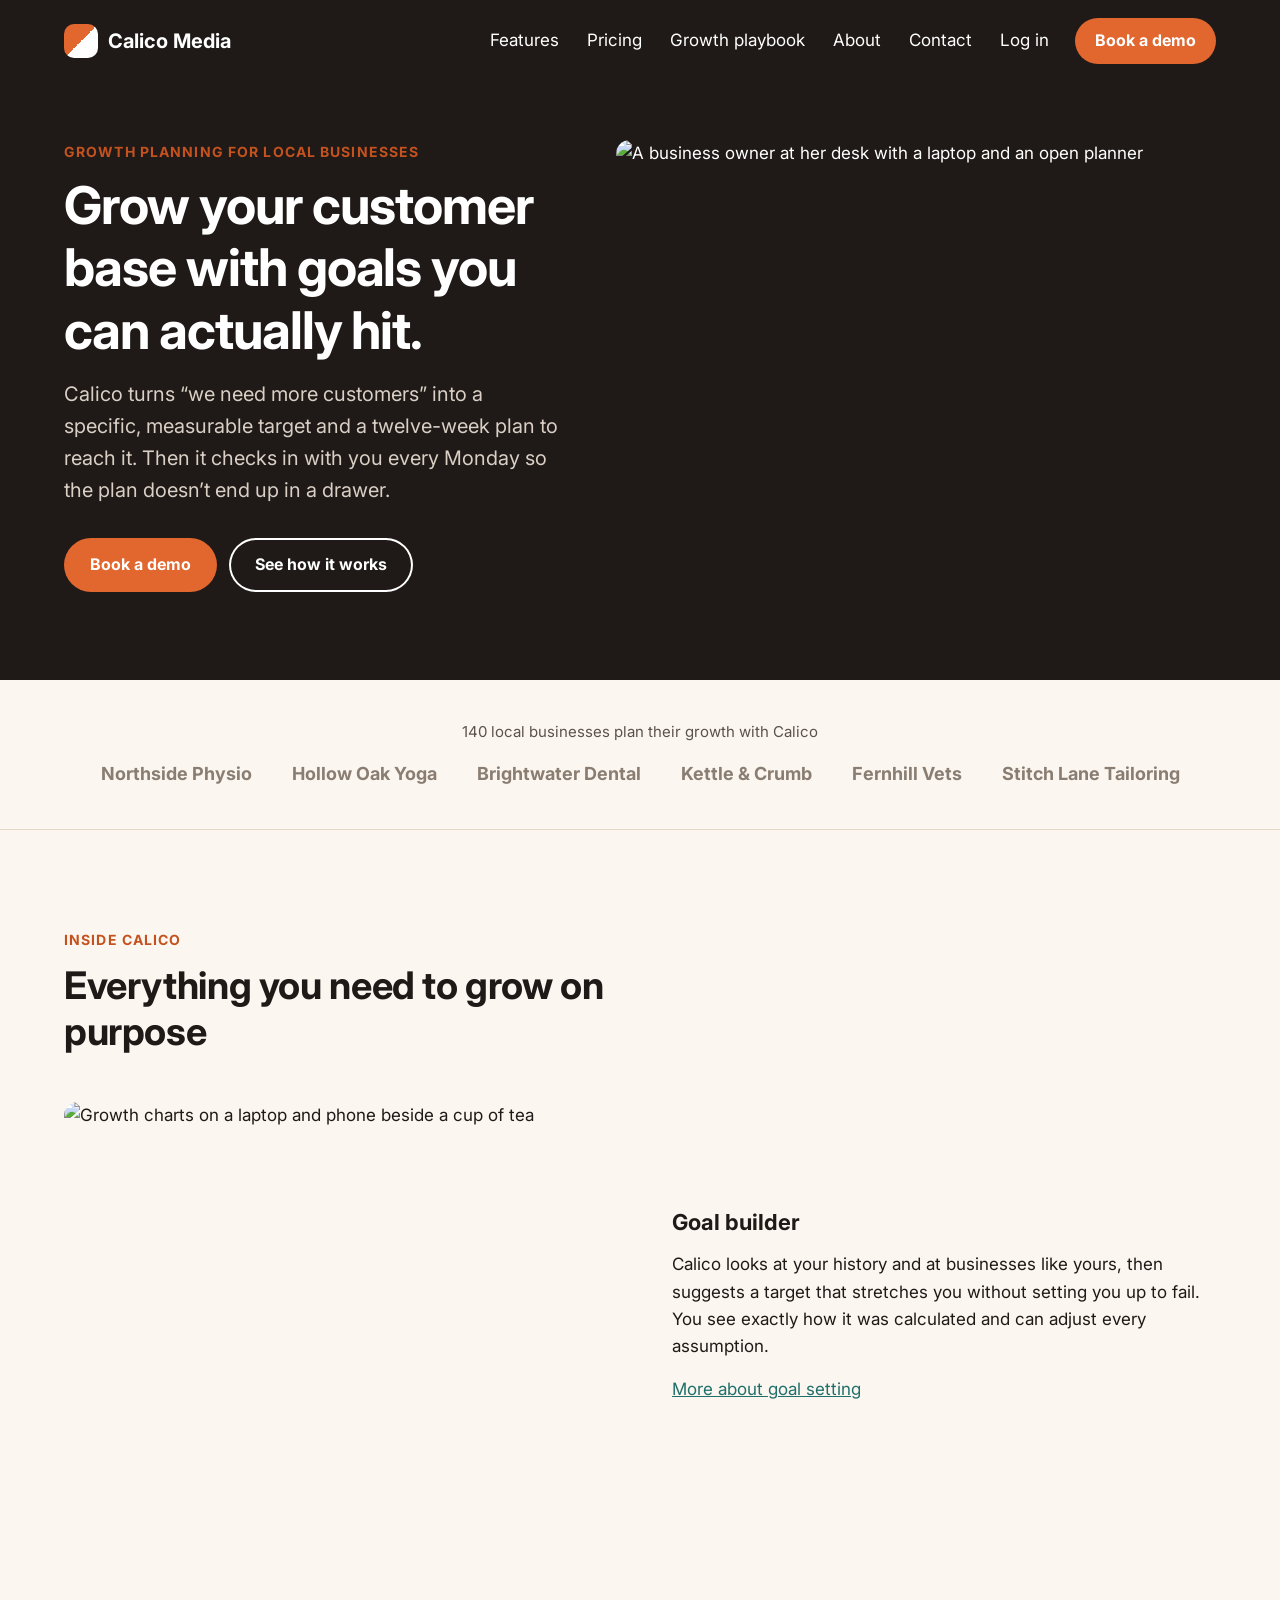
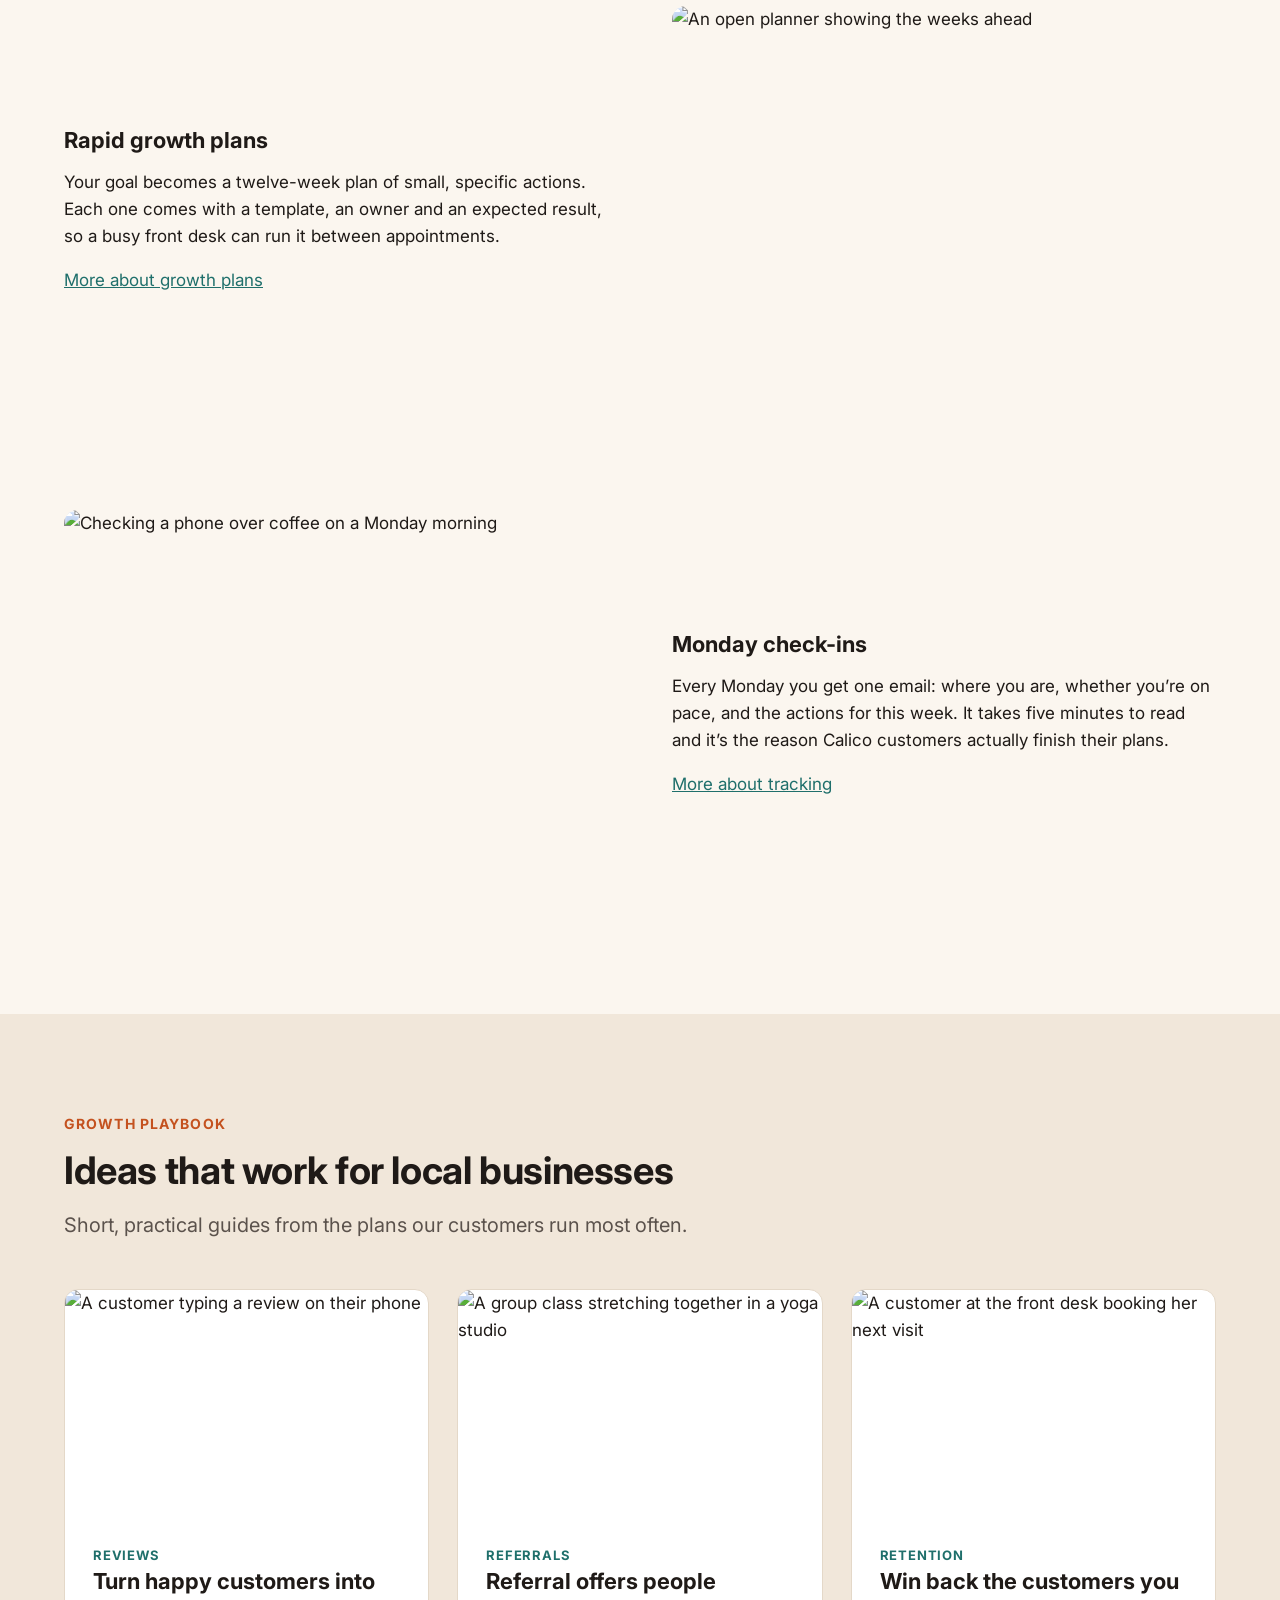
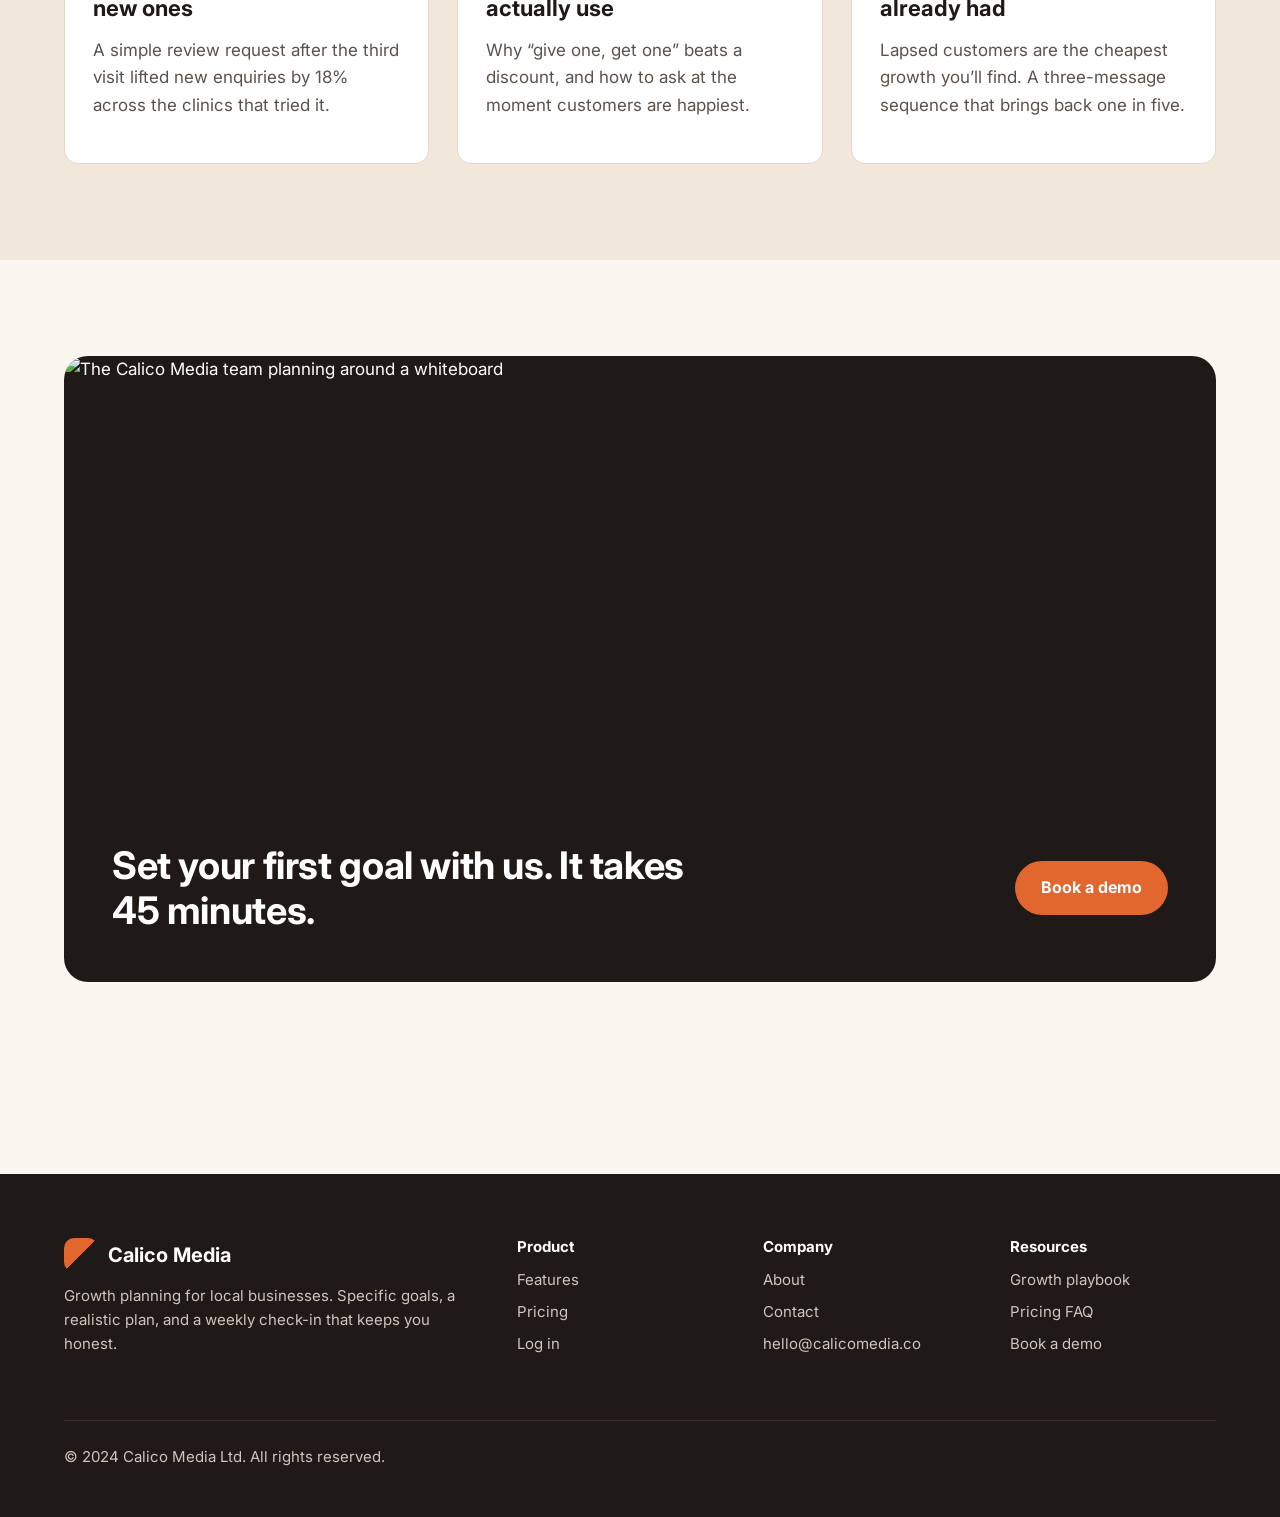
==== commit 925f6cfd: "Merge 4fb9a6984c49155fd63bbf579102994847dc45a0 into 512c2525afc85e1b396c44bd4c38f1d2c6d8856b" ====
--- a/public/index.html
+++ b/public/index.html
@@ -1,310 +1,196 @@
-<!doctype html>
+<!DOCTYPE html>
 <html lang="en">
-  <head>
-    <meta charset="utf-8" />
-    <meta name="viewport" content="width=device-width, initial-scale=1" />
-    <title>Calico Media | Growth planning for local businesses</title>
-    <meta
-      name="description"
-      content="Calico helps local businesses grow their customer base with specific, measurable, realistic goals and a rapid growth plan you can run every week."
-    />
-    <!-- <link rel="preconnect" href="https://fonts.googleapis.com" />
-    <link rel="preconnect" href="https://fonts.gstatic.com" crossorigin />
-    <link
-      href="https://fonts.googleapis.com/css2?family=Inter:wght@100;200;300;400;500;600;700;800;900&display=swap"
-      rel="stylesheet"
-    /> -->
-    <link rel="stylesheet" href="css/styles.css" />
-  </head>
-  <body>
-    <header class="site-header site-header--home">
+<head>
+  <meta charset="utf-8">
+  <meta name="viewport" content="width=device-width, initial-scale=1">
+  <title>Calico Media | Growth planning for local businesses</title>
+  <meta name="description" content="Calico helps local businesses grow their customer base with specific, measurable, realistic goals and a rapid growth plan you can run every week.">
+  <link rel="preconnect" href="https://fonts.googleapis.com">
+  <link rel="preconnect" href="https://fonts.gstatic.com" crossorigin>
+  <link href="https://fonts.googleapis.com/css2?family=Inter:wght@100;200;300;400;500;600;700;800;900&display=swap" rel="stylesheet">
+  <link rel="stylesheet" href="css/styles.css">
+</head>
+<body>
+  <header class="site-header site-header--home">
+    <div class="container">
+      <a class="logo" href="index.html"><span class="logo-mark"></span>Calico Media</a>
+      <nav aria-label="Main">
+        <ul class="nav-links">
+          <li><a href="features.html">Features</a></li>
+          <li><a href="pricing.html">Pricing</a></li>
+          <li><a href="#playbook">Growth playbook</a></li>
+          <li><a href="about.html">About</a></li>
+          <li><a href="contact.html">Contact</a></li>
+          <li><a href="https://app.calicomedia.co/login">Log in</a></li>
+          <li><a class="btn" href="contact.html">Book a demo</a></li>
+        </ul>
+        <button class="burger-menu" aria-label="Toggle navigation">
+          &#9776;
+        </button>
+      </nav>
+    </div>
+  </header>
+
+  <main>
+    <section class="hero">
+      <div class="container hero-inner">
+        <div class="hero-text">
+          <span class="eyebrow">Growth planning for local businesses</span>
+          <h1>Grow your customer base with goals you can actually hit.</h1>
+          <p class="lead">Calico turns &ldquo;we need more customers&rdquo; into a specific, measurable target and a twelve-week plan to reach it. Then it checks in with you every Monday so the plan doesn&rsquo;t end up in a drawer.</p>
+          <div class="hero-actions">
+            <a class="btn" href="contact.html">Book a demo</a>
+            <a class="btn btn--ghost" href="features.html">See how it works</a>
+          </div>
+        </div>
+        <div class="hero-media">
+          <img class="hero-image" src="images/hero-weekly-plan.jpg" alt="A business owner at her desk with a laptop and an open planner">
+        </div>
+      </div>
+    </section>
+
+    <section class="trust">
       <div class="container">
-        <a class="logo" href="index.html"
-          ><span class="logo-mark"></span>Calico Media</a
-        >
-        <nav aria-label="Main">
-          <ul class="nav-links">
+        <p>140 local businesses plan their growth with Calico</p>
+        <ul class="trust-list">
+          <li>Northside Physio</li>
+          <li>Hollow Oak Yoga</li>
+          <li>Brightwater Dental</li>
+          <li>Kettle &amp; Crumb</li>
+          <li>Fernhill Vets</li>
+          <li>Stitch Lane Tailoring</li>
+        </ul>
+      </div>
+    </section>
+
+    <section class="section">
+      <div class="container">
+        <div class="section-intro">
+          <span class="eyebrow">Inside Calico</span>
+          <h2>Everything you need to grow on purpose</h2>
+        </div>
+
+        <div class="feature-row">
+          <div class="feature-media">
+            <img src="images/feature-goal-builder.jpg" alt="Growth charts on a laptop and phone beside a cup of tea">
+          </div>
+          <div>
+            <h3>Goal builder</h3>
+            <p>Calico looks at your history and at businesses like yours, then suggests a target that stretches you without setting you up to fail. You see exactly how it was calculated and can adjust every assumption.</p>
+            <a href="features.html">More about goal setting</a>
+          </div>
+        </div>
+
+        <div class="feature-row feature-row--reverse">
+          <div class="feature-media">
+            <img src="images/feature-growth-plan.jpg" alt="An open planner showing the weeks ahead">
+          </div>
+          <div>
+            <h3>Rapid growth plans</h3>
+            <p>Your goal becomes a twelve-week plan of small, specific actions. Each one comes with a template, an owner and an expected result, so a busy front desk can run it between appointments.</p>
+            <a href="features.html">More about growth plans</a>
+          </div>
+        </div>
+
+        <div class="feature-row">
+          <div class="feature-media">
+            <img src="images/feature-monday-checkin.jpg" alt="Checking a phone over coffee on a Monday morning">
+          </div>
+          <div>
+            <h3>Monday check-ins</h3>
+            <p>Every Monday you get one email: where you are, whether you&rsquo;re on pace, and the actions for this week. It takes five minutes to read and it&rsquo;s the reason Calico customers actually finish their plans.</p>
+            <a href="features.html">More about tracking</a>
+          </div>
+        </div>
+      </div>
+    </section>
+
+    <section class="section section--sand" id="playbook">
+      <div class="container">
+        <div class="section-intro">
+          <span class="eyebrow">Growth playbook</span>
+          <h2>Ideas that work for local businesses</h2>
+          <p class="lead">Short, practical guides from the plans our customers run most often.</p>
+        </div>
+        <div class="playbook-grid">
+          <article class="card">
+            <img src="images/playbook-reviews.jpg" alt="A customer typing a review on their phone">
+            <div class="card-body">
+              <span class="card-tag">Reviews</span>
+              <h3>Turn happy customers into new ones</h3>
+              <p>A simple review request after the third visit lifted new enquiries by 18% across the clinics that tried it.</p>
+            </div>
+          </article>
+          <article class="card">
+            <img src="images/playbook-referrals.jpg" alt="A group class stretching together in a yoga studio">
+            <div class="card-body">
+              <span class="card-tag">Referrals</span>
+              <h3>Referral offers people actually use</h3>
+              <p>Why &ldquo;give one, get one&rdquo; beats a discount, and how to ask at the moment customers are happiest.</p>
+            </div>
+          </article>
+          <article class="card">
+            <img src="images/playbook-rebooking.jpg" alt="A customer at the front desk booking her next visit">
+            <div class="card-body">
+              <span class="card-tag">Retention</span>
+              <h3>Win back the customers you already had</h3>
+              <p>Lapsed customers are the cheapest growth you&rsquo;ll find. A three-message sequence that brings back one in five.</p>
+            </div>
+          </article>
+        </div>
+      </div>
+    </section>
+
+    <section class="section">
+      <div class="container">
+        <div class="cta-band">
+          <img src="images/team-workshop.jpg" alt="The Calico Media team planning around a whiteboard">
+          <div class="cta-body">
+            <h2>Set your first goal with us. It takes 45 minutes.</h2>
+            <a class="btn" href="contact.html">Book a demo</a>
+          </div>
+        </div>
+      </div>
+    </section>
+  </main>
+
+  <footer class="site-footer">
+    <div class="container">
+      <div class="footer-grid">
+        <div>
+          <a class="logo" href="index.html"><span class="logo-mark"></span>Calico Media</a>
+          <p>Growth planning for local businesses. Specific goals, a realistic plan, and a weekly check-in that keeps you honest.</p>
+        </div>
+        <div>
+          <h4>Product</h4>
+          <ul>
             <li><a href="features.html">Features</a></li>
             <li><a href="pricing.html">Pricing</a></li>
-            <li><a href="#playbook">Growth playbook</a></li>
+            <li><a href="https://app.calicomedia.co/login">Log in</a></li>
+          </ul>
+        </div>
+        <div>
+          <h4>Company</h4>
+          <ul>
             <li><a href="about.html">About</a></li>
             <li><a href="contact.html">Contact</a></li>
-            <li><a href="https://app.calicomedia.co/login">Log in</a></li>
-            <li><a class="btn" href="contact.html">Book a demo</a></li>
-          </ul>
-        </nav>
-      </div>
-    </header>
-
-    <main>
-      <section class="hero">
-        <div class="container hero-inner">
-          <div class="hero-text">
-            <span class="eyebrow">Growth planning for local businesses</span>
-            <h1>Grow your customer base with goals you can actually hit.</h1>
-            <p class="lead">
-              Calico turns &ldquo;we need more customers&rdquo; into a specific,
-              measurable target and a twelve-week plan to reach it. Then it
-              checks in with you every Monday so the plan doesn&rsquo;t end up
-              in a drawer.
-            </p>
-            <div class="hero-actions">
-              <a class="btn" href="contact.html">Book a demo</a>
-              <a class="btn btn--ghost" href="features.html"
-                >See how it works</a
-              >
-            </div>
-          </div>
-          <div class="hero-media">
-            <img
-              class="hero-image"
-              src="images/hero-weekly-plan.jpg"
-              alt="A business owner at her desk with a laptop and an open planner"
-              srcset="
-                images/hero-weekly-plan-480.jpg   480w,
-                images/hero-weekly-plan-800.jpg   800w,
-                images/hero-weekly-plan-1200.jpg 1200w
-              "
-            />
-          </div>
-        </div>
-      </section>
-
-      <section class="trust">
-        <div class="container">
-          <p>140 local businesses plan their growth with Calico</p>
-          <ul class="trust-list">
-            <li>Northside Physio</li>
-            <li>Hollow Oak Yoga</li>
-            <li>Brightwater Dental</li>
-            <li>Kettle &amp; Crumb</li>
-            <li>Fernhill Vets</li>
-            <li>Stitch Lane Tailoring</li>
+            <li><a href="mailto:hello@calicomedia.co">hello@calicomedia.co</a></li>
           </ul>
         </div>
-      </section>
-
-      <section class="section">
-        <div class="container">
-          <div class="section-intro">
-            <span class="eyebrow">Inside Calico</span>
-            <h2>Everything you need to grow on purpose</h2>
-          </div>
-
-          <div class="feature-row">
-            <div class="feature-media">
-              <img
-                src="images/feature-goal-builder.jpg"
-                alt="Growth charts on a laptop and phone beside a cup of tea"
-                loading="lazy"
-                srcset="images/feature-goal-builder-480.jpg 480w,
-  images/feature-goal-builder-800.jpg 800w,
-  images/feature-goal-builder-1200.jpg 1200w
-""
-              />
-            </div>
-            <div>
-              <h3>Goal builder</h3>
-              <p>
-                Calico looks at your history and at businesses like yours, then
-                suggests a target that stretches you without setting you up to
-                fail. You see exactly how it was calculated and can adjust every
-                assumption.
-              </p>
-              <a href="features.html">More about goal setting</a>
-            </div>
-          </div>
-
-          <div class="feature-row feature-row--reverse">
-            <div class="feature-media">
-              <img
-                src="images/feature-growth-plan.jpg"
-                alt="An open planner showing the weeks ahead"
-                loading="lazy"
-                srcset="
-  images/feature-growth-plan-480.jpg 480w,
-  images/feature-growth-plan-800.jpg 800w,
-  images/feature-growth-plan-1200.jpg 1200w
-"
-              />
-            </div>
-            <div>
-              <h3>Rapid growth plans</h3>
-              <p>
-                Your goal becomes a twelve-week plan of small, specific actions.
-                Each one comes with a template, an owner and an expected result,
-                so a busy front desk can run it between appointments.
-              </p>
-              <a href="features.html">More about growth plans</a>
-            </div>
-          </div>
-
-          <div class="feature-row">
-            <div class="feature-media">
-              <img
-                src="images/feature-monday-checkin.jpg"
-                alt="Checking a phone over coffee on a Monday morning"
-                loading="lazy"
-                srcset="
-  images/feature-monday-checkin-480.jpg 480w,
-  images/feature-monday-checkin-800.jpg 800w,
-  images/feature-monday-checkin-1200.jpg 1200w
-"
-              />
-            </div>
-            <div>
-              <h3>Monday check-ins</h3>
-              <p>
-                Every Monday you get one email: where you are, whether
-                you&rsquo;re on pace, and the actions for this week. It takes
-                five minutes to read and it&rsquo;s the reason Calico customers
-                actually finish their plans.
-              </p>
-              <a href="features.html">More about tracking</a>
-            </div>
-          </div>
-        </div>
-      </section>
-
-      <section class="section section--sand" id="playbook">
-        <div class="container">
-          <div class="section-intro">
-            <span class="eyebrow">Growth playbook</span>
-            <h2>Ideas that work for local businesses</h2>
-            <p class="lead">
-              Short, practical guides from the plans our customers run most
-              often.
-            </p>
-          </div>
-          <div class="playbook-grid">
-            <article class="card">
-              <img
-                src="images/playbook-reviews.jpg"
-                alt="A customer typing a review on their phone"
-                loading="lazy"
-                srcset="
-  images/playbook-reviews-480.jpg 480w,
-  images/playbook-reviews-800.jpg 800w,
-  images/playbook-reviews-1200.jpg 1200w
-"
-              />
-              <div class="card-body">
-                <span class="card-tag">Reviews</span>
-                <h3>Turn happy customers into new ones</h3>
-                <p>
-                  A simple review request after the third visit lifted new
-                  enquiries by 18% across the clinics that tried it.
-                </p>
-              </div>
-            </article>
-            <article class="card">
-              <img
-                src="images/playbook-referrals.jpg"
-                alt="A group class stretching together in a yoga studio"
-                loading="lazy"
-                srcset="
-  images/playbook-referrals-480.jpg 480w,
-  images/playbook-referrals-800.jpg 800w,
-  images/playbook-referrals-1200.jpg 1200w
-"
-              />
-              <div class="card-body">
-                <span class="card-tag">Referrals</span>
-                <h3>Referral offers people actually use</h3>
-                <p>
-                  Why &ldquo;give one, get one&rdquo; beats a discount, and how
-                  to ask at the moment customers are happiest.
-                </p>
-              </div>
-            </article>
-            <article class="card">
-              <img
-                src="images/playbook-rebooking.jpg"
-                alt="A customer at the front desk booking her next visit"
-                srcset="
-  images/playbook-rebooking-480.jpg 480w,
-  images/playbook-rebooking-800.jpg 800w,
-  images/playbook-rebooking-1200.jpg 1200w
-"
-              />
-              <div class="card-body">
-                <span class="card-tag">Retention</span>
-                <h3>Win back the customers you already had</h3>
-                <p>
-                  Lapsed customers are the cheapest growth you&rsquo;ll find. A
-                  three-message sequence that brings back one in five.
-                </p>
-              </div>
-            </article>
-          </div>
-        </div>
-      </section>
-
-      <section class="section">
-        <div class="container">
-          <div class="cta-band">
-            <img
-              src="images/team-workshop.jpg"
-              alt="The Calico Media team planning around a whiteboard"
-              loading="lazy"
-              srcset="
-  images/team-workshop-480.jpg 480w,
-  images/team-workshop-800.jpg 800w,
-  images/team-workshop-1200.jpg 1200w
-"
-            />
-            <div class="cta-body">
-              <h2>Set your first goal with us. It takes 45 minutes.</h2>
-              <a class="btn" href="contact.html">Book a demo</a>
-            </div>
-          </div>
-        </div>
-      </section>
-    </main>
-
-    <footer class="site-footer">
-      <div class="container">
-        <div class="footer-grid">
-          <div>
-            <a class="logo" href="index.html"
-              ><span class="logo-mark"></span>Calico Media</a
-            >
-            <p>
-              Growth planning for local businesses. Specific goals, a realistic
-              plan, and a weekly check-in that keeps you honest.
-            </p>
-          </div>
-          <div>
-            <h4>Product</h4>
-            <ul>
-              <li><a href="features.html">Features</a></li>
-              <li><a href="pricing.html">Pricing</a></li>
-              <li><a href="https://app.calicomedia.co/login">Log in</a></li>
-            </ul>
-          </div>
-          <div>
-            <h4>Company</h4>
-            <ul>
-              <li><a href="about.html">About</a></li>
-              <li><a href="contact.html">Contact</a></li>
-              <li>
-                <a href="mailto:hello@calicomedia.co">hello@calicomedia.co</a>
-              </li>
-            </ul>
-          </div>
-          <div>
-            <h4>Resources</h4>
-            <ul>
-              <li><a href="index.html#playbook">Growth playbook</a></li>
-              <li><a href="pricing.html#faq">Pricing FAQ</a></li>
-              <li><a href="contact.html">Book a demo</a></li>
-            </ul>
-          </div>
-        </div>
-        <div class="footer-bottom">
-          <p>&copy; 2024 Calico Media Ltd. All rights reserved.</p>
+        <div>
+          <h4>Resources</h4>
+          <ul>
+            <li><a href="index.html#playbook">Growth playbook</a></li>
+            <li><a href="pricing.html#faq">Pricing FAQ</a></li>
+            <li><a href="contact.html">Book a demo</a></li>
+          </ul>
         </div>
       </div>
-    </footer>
-  </body>
+      <div class="footer-bottom">
+        <p>&copy; 2024 Calico Media Ltd. All rights reserved.</p>
+      </div>
+    </div>
+  </footer>
+    <script src="js/nav.js"></script>
+</body>
 </html>
--- a/public/css/styles.css
+++ b/public/css/styles.css
@@ -1,18 +1,4 @@
 /* Calico Media marketing site */
-@font-face {
-  font-family: "Inter";
-  src: url("../fonts/inter-latin-400-normal.woff2") format("woff2");
-  font-weight: 400;
-  font-style: normal;
-  font-display: swap;
-}
-@font-face {
-  font-family: "Inter";
-  src: url("../fonts/inter-latin-700-normal.woff2") format("woff2");
-  font-weight: 700;
-  font-style: normal;
-  font-display: swap;
-}
 
 :root {
   --ink: #1f1a17;
@@ -187,6 +173,16 @@
   );
 }
 
+/* Burger menu button */
+.burger-menu {
+  display: none;
+  cursor: pointer;
+  background: none;
+  border: none;
+  font-size: 24px;
+  color: var(--white);
+}
+
 .nav-links {
   display: flex;
   flex-wrap: wrap;
@@ -437,7 +433,7 @@
 
 .playbook-grid {
   display: grid;
-  grid-template-columns: repeat(auto-fit, minmax(300px, 1fr));
+  grid-template-columns: repeat(3, 1fr);
   gap: 28px;
 }
 
@@ -777,6 +773,57 @@
   padding-top: 24px;
 }
 
+body {
+  overflow-x: hidden;
+}
+
+@media (max-width: 1024px) {
+  .site-header--home .nav-links {
+    display: none; /* Hide by default */
+    flex-direction: column; /* Stack vertically */
+    background-color: var(--ink); /* Set background color */
+    position: static; /* Positioning the menu */
+    top: 50px; /* Adjust based on your header height */
+    right: 0; /* Align to the right */
+    width: 100%; /* Full width */
+  }
+
+  .container {
+    max-width: 100%;
+    margin: 0 auto;
+    padding: 0 16px;
+  }
+  .hero-inner {
+    width: 80%;
+    max-width: 600px;
+    display: flex;
+    flex-direction: column-reverse;
+  }
+
+  .nav-links.active {
+    display: flex;
+  }
+
+  .burger-menu {
+    display: block;
+    margin: 0 auto;
+  }
+
+  .center {
+    margin: 0 auto;
+  }
+
+  .site-header--home nav {
+    display: flex;
+    flex-direction: column-reverse;
+    align-items: center;
+  }
+
+  .logo {
+    display: none;
+  }
+}
+
 @media (max-width: 768px) {
   h1 {
     font-size: 40px;
@@ -791,17 +838,23 @@
   }
 
   .feature-row {
-    grid-template-columns: 1fr;
+    grid-template-columns: 1fr; /* Stack feature cards */
     gap: 32px;
     margin-bottom: 64px;
   }
 
-  .feature-row--reverse .feature-media {
-    order: 0;
-  }
-
   .card-grid {
-    grid-template-columns: repeat(2, 1fr);
+    grid-template-columns: 1fr; /* Stack cards */
+  }
+
+  .nav {
+    display: flex;
+    flex-direction: column;
+    padding: 16px;
+  }
+
+  .nav a {
+    margin-bottom: 8px;
   }
 
   .contact-layout {
@@ -810,7 +863,25 @@
   }
 
   .footer-grid {
-    grid-template-columns: 1fr 1fr;
+    grid-template-columns: 1fr;
+  }
+
+  .btn {
+    padding: 8px 12px; /* Adjust padding for smaller buttons */
+    font-size: 1rem; /* Change font size to make it smaller */
+    border-width: 1px; /* Adjust border width if necessary */
+  }
+
+  /* If you have specific classes for different button styles */
+  .btn--ghost {
+    background-color: transparent; /* Keep the same appearance */
+    color: #fff; /* Adjust color as needed */
+    border: 2px solid #fff; /* Adjust border for visibility */
+  }
+
+  .playbook-grid {
+    display: flex;
+    flex-direction: column;
   }
 }
 
@@ -819,15 +890,12 @@
     font-size: 34px;
   }
 
-  .card-grid {
-    grid-template-columns: 1fr;
+  .nav-links li {
+    justify-content: space-around; /* Spread links evenly */
+    padding: 10px 0; /* Add padding for better touch targets */
   }
 
   .cta-body {
     padding: 32px 24px;
   }
-
-  .footer-grid {
-    grid-template-columns: 1fr;
-  }
-}
+}
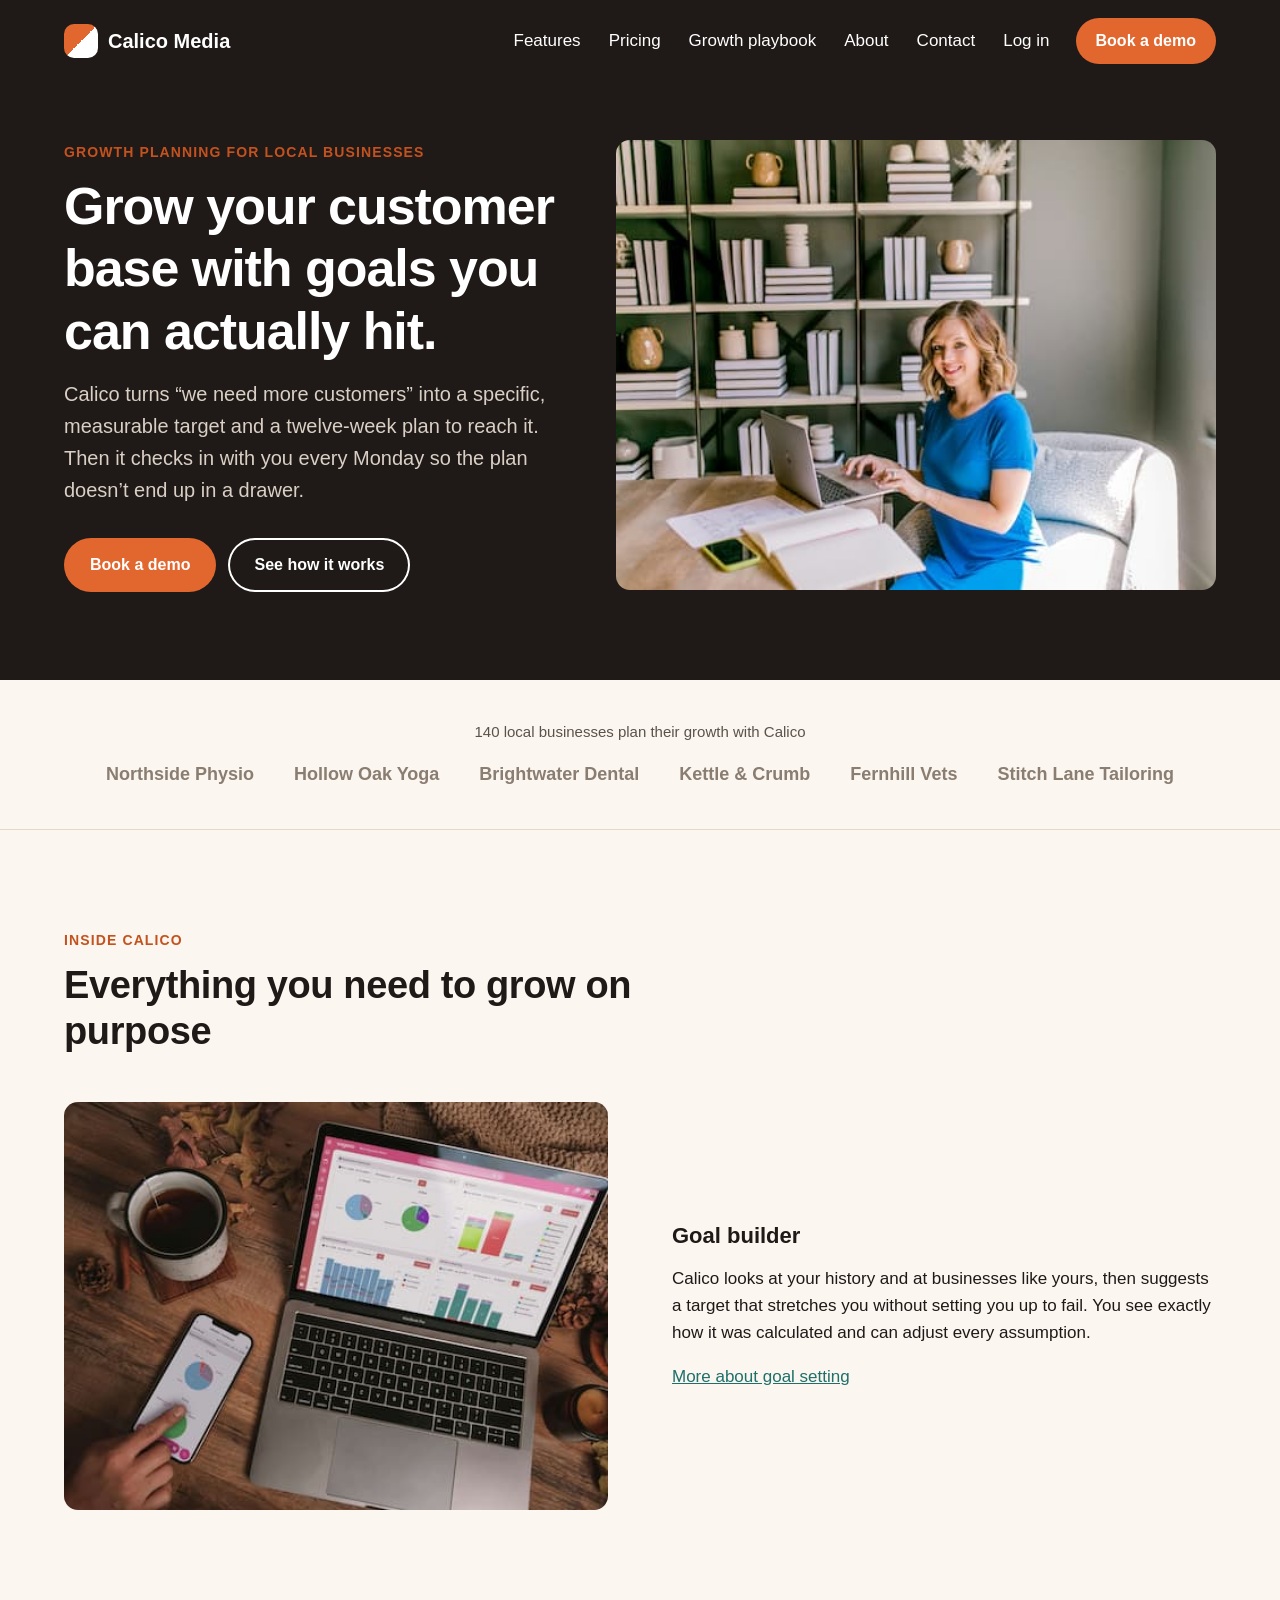
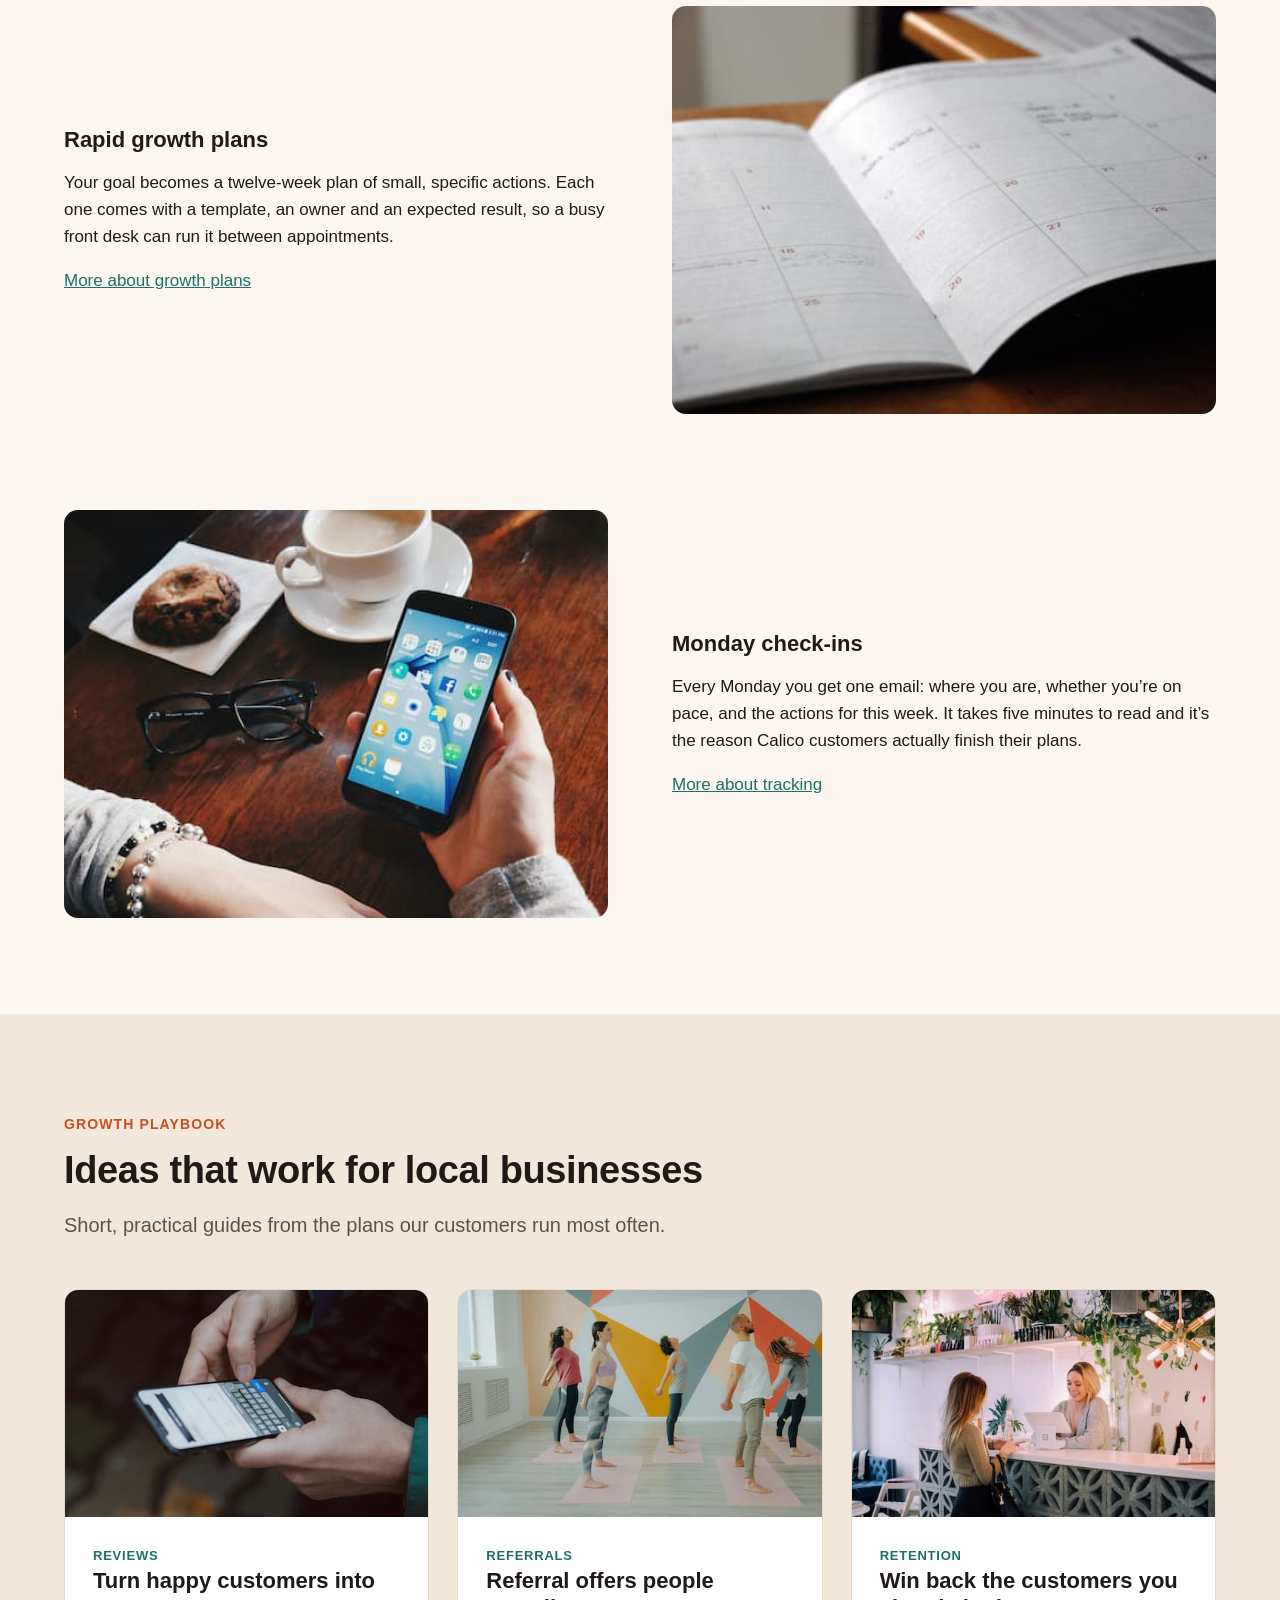
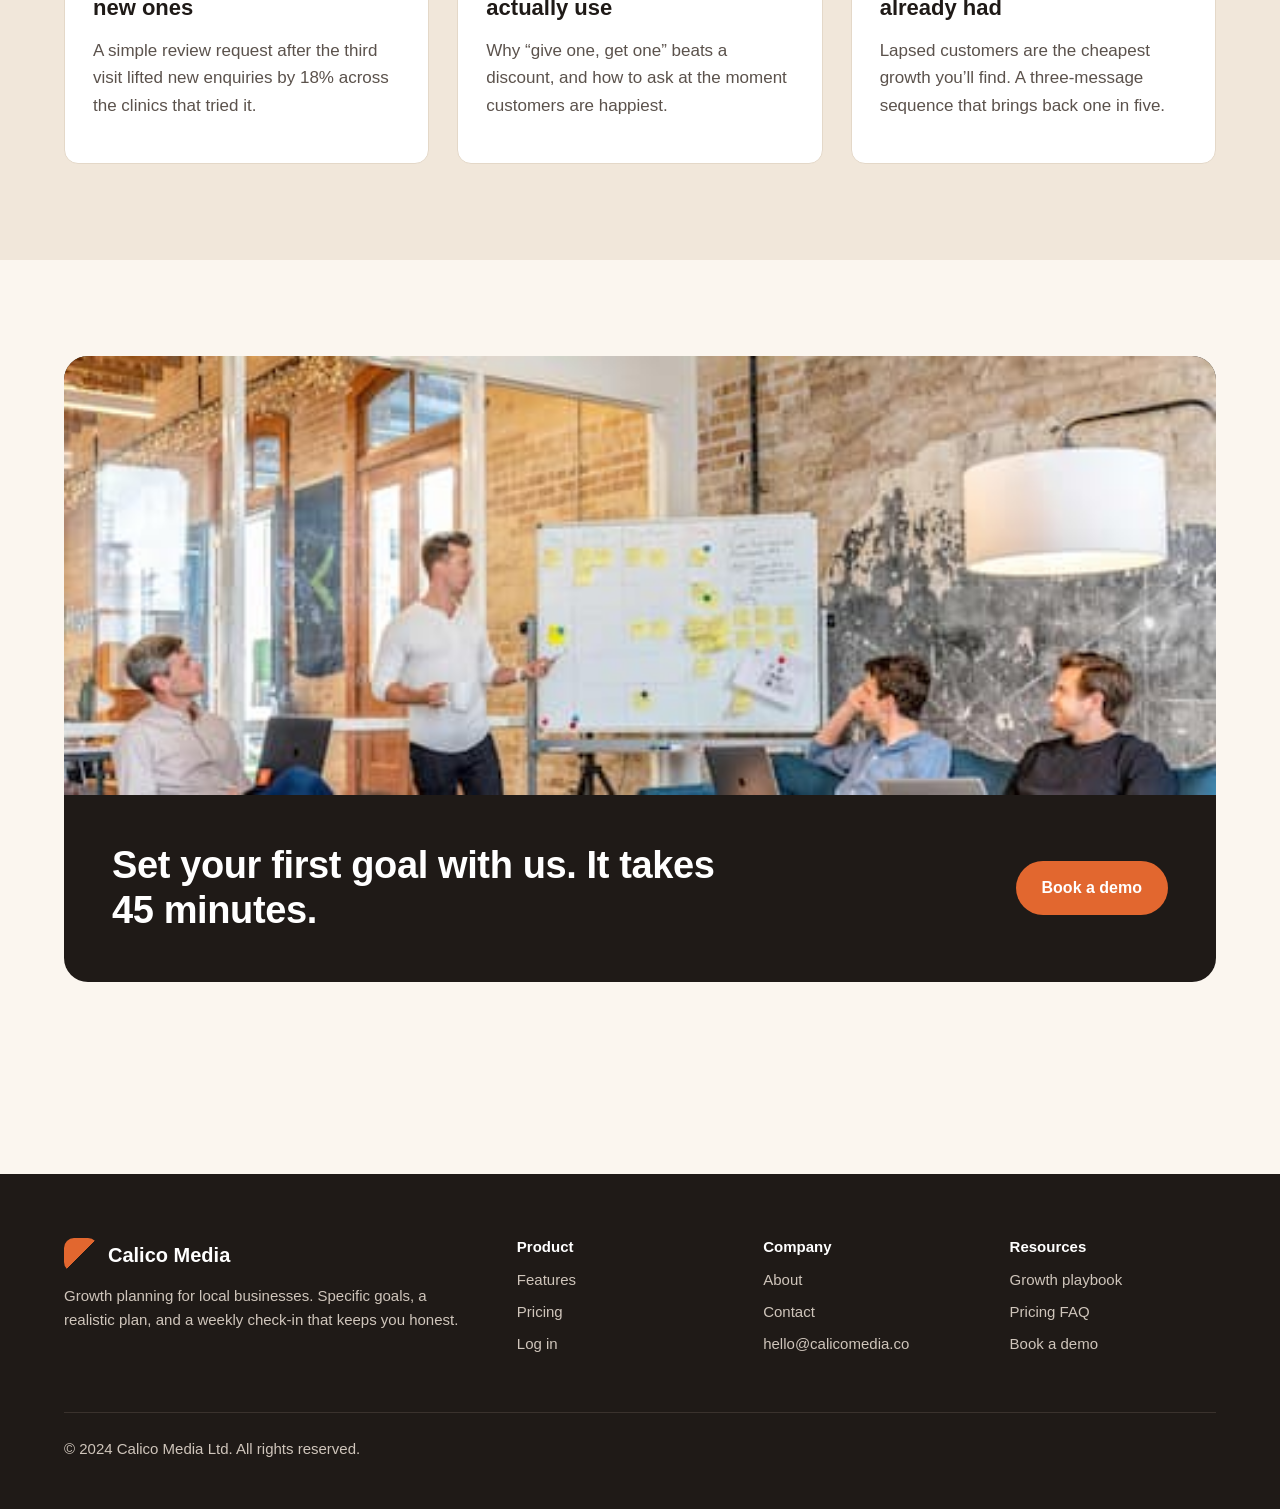
==== commit adc075bd: "Added Lazy Loading State to playbook-rebooking, Added Sizes Attribute to all images, and cleaned out" ====
--- a/public/index.html
+++ b/public/index.html
@@ -1,196 +1,320 @@
-<!DOCTYPE html>
+<!doctype html>
 <html lang="en">
-<head>
-  <meta charset="utf-8">
-  <meta name="viewport" content="width=device-width, initial-scale=1">
-  <title>Calico Media | Growth planning for local businesses</title>
-  <meta name="description" content="Calico helps local businesses grow their customer base with specific, measurable, realistic goals and a rapid growth plan you can run every week.">
-  <link rel="preconnect" href="https://fonts.googleapis.com">
-  <link rel="preconnect" href="https://fonts.gstatic.com" crossorigin>
-  <link href="https://fonts.googleapis.com/css2?family=Inter:wght@100;200;300;400;500;600;700;800;900&display=swap" rel="stylesheet">
-  <link rel="stylesheet" href="css/styles.css">
-</head>
-<body>
-  <header class="site-header site-header--home">
-    <div class="container">
-      <a class="logo" href="index.html"><span class="logo-mark"></span>Calico Media</a>
-      <nav aria-label="Main">
-        <ul class="nav-links">
-          <li><a href="features.html">Features</a></li>
-          <li><a href="pricing.html">Pricing</a></li>
-          <li><a href="#playbook">Growth playbook</a></li>
-          <li><a href="about.html">About</a></li>
-          <li><a href="contact.html">Contact</a></li>
-          <li><a href="https://app.calicomedia.co/login">Log in</a></li>
-          <li><a class="btn" href="contact.html">Book a demo</a></li>
-        </ul>
-        <button class="burger-menu" aria-label="Toggle navigation">
-          &#9776;
-        </button>
-      </nav>
-    </div>
-  </header>
-
-  <main>
-    <section class="hero">
-      <div class="container hero-inner">
-        <div class="hero-text">
-          <span class="eyebrow">Growth planning for local businesses</span>
-          <h1>Grow your customer base with goals you can actually hit.</h1>
-          <p class="lead">Calico turns &ldquo;we need more customers&rdquo; into a specific, measurable target and a twelve-week plan to reach it. Then it checks in with you every Monday so the plan doesn&rsquo;t end up in a drawer.</p>
-          <div class="hero-actions">
-            <a class="btn" href="contact.html">Book a demo</a>
-            <a class="btn btn--ghost" href="features.html">See how it works</a>
-          </div>
-        </div>
-        <div class="hero-media">
-          <img class="hero-image" src="images/hero-weekly-plan.jpg" alt="A business owner at her desk with a laptop and an open planner">
-        </div>
-      </div>
-    </section>
-
-    <section class="trust">
+  <head>
+    <meta charset="utf-8" />
+    <meta name="viewport" content="width=device-width, initial-scale=1" />
+    <title>Calico Media | Growth planning for local businesses</title>
+    <meta
+      name="description"
+      content="Calico helps local businesses grow their customer base with specific, measurable, realistic goals and a rapid growth plan you can run every week."
+    />
+    <!-- <link rel="preconnect" href="https://fonts.googleapis.com" />
+    <link rel="preconnect" href="https://fonts.gstatic.com" crossorigin />
+    <link
+      href="https://fonts.googleapis.com/css2?family=Inter:wght@100;200;300;400;500;600;700;800;900&display=swap"
+      rel="stylesheet"
+    /> -->
+    <link rel="stylesheet" href="css/styles.css" />
+  </head>
+  <body>
+    <header class="site-header site-header--home">
       <div class="container">
-        <p>140 local businesses plan their growth with Calico</p>
-        <ul class="trust-list">
-          <li>Northside Physio</li>
-          <li>Hollow Oak Yoga</li>
-          <li>Brightwater Dental</li>
-          <li>Kettle &amp; Crumb</li>
-          <li>Fernhill Vets</li>
-          <li>Stitch Lane Tailoring</li>
-        </ul>
-      </div>
-    </section>
-
-    <section class="section">
-      <div class="container">
-        <div class="section-intro">
-          <span class="eyebrow">Inside Calico</span>
-          <h2>Everything you need to grow on purpose</h2>
-        </div>
-
-        <div class="feature-row">
-          <div class="feature-media">
-            <img src="images/feature-goal-builder.jpg" alt="Growth charts on a laptop and phone beside a cup of tea">
-          </div>
-          <div>
-            <h3>Goal builder</h3>
-            <p>Calico looks at your history and at businesses like yours, then suggests a target that stretches you without setting you up to fail. You see exactly how it was calculated and can adjust every assumption.</p>
-            <a href="features.html">More about goal setting</a>
-          </div>
-        </div>
-
-        <div class="feature-row feature-row--reverse">
-          <div class="feature-media">
-            <img src="images/feature-growth-plan.jpg" alt="An open planner showing the weeks ahead">
-          </div>
-          <div>
-            <h3>Rapid growth plans</h3>
-            <p>Your goal becomes a twelve-week plan of small, specific actions. Each one comes with a template, an owner and an expected result, so a busy front desk can run it between appointments.</p>
-            <a href="features.html">More about growth plans</a>
-          </div>
-        </div>
-
-        <div class="feature-row">
-          <div class="feature-media">
-            <img src="images/feature-monday-checkin.jpg" alt="Checking a phone over coffee on a Monday morning">
-          </div>
-          <div>
-            <h3>Monday check-ins</h3>
-            <p>Every Monday you get one email: where you are, whether you&rsquo;re on pace, and the actions for this week. It takes five minutes to read and it&rsquo;s the reason Calico customers actually finish their plans.</p>
-            <a href="features.html">More about tracking</a>
-          </div>
-        </div>
-      </div>
-    </section>
-
-    <section class="section section--sand" id="playbook">
-      <div class="container">
-        <div class="section-intro">
-          <span class="eyebrow">Growth playbook</span>
-          <h2>Ideas that work for local businesses</h2>
-          <p class="lead">Short, practical guides from the plans our customers run most often.</p>
-        </div>
-        <div class="playbook-grid">
-          <article class="card">
-            <img src="images/playbook-reviews.jpg" alt="A customer typing a review on their phone">
-            <div class="card-body">
-              <span class="card-tag">Reviews</span>
-              <h3>Turn happy customers into new ones</h3>
-              <p>A simple review request after the third visit lifted new enquiries by 18% across the clinics that tried it.</p>
-            </div>
-          </article>
-          <article class="card">
-            <img src="images/playbook-referrals.jpg" alt="A group class stretching together in a yoga studio">
-            <div class="card-body">
-              <span class="card-tag">Referrals</span>
-              <h3>Referral offers people actually use</h3>
-              <p>Why &ldquo;give one, get one&rdquo; beats a discount, and how to ask at the moment customers are happiest.</p>
-            </div>
-          </article>
-          <article class="card">
-            <img src="images/playbook-rebooking.jpg" alt="A customer at the front desk booking her next visit">
-            <div class="card-body">
-              <span class="card-tag">Retention</span>
-              <h3>Win back the customers you already had</h3>
-              <p>Lapsed customers are the cheapest growth you&rsquo;ll find. A three-message sequence that brings back one in five.</p>
-            </div>
-          </article>
-        </div>
-      </div>
-    </section>
-
-    <section class="section">
-      <div class="container">
-        <div class="cta-band">
-          <img src="images/team-workshop.jpg" alt="The Calico Media team planning around a whiteboard">
-          <div class="cta-body">
-            <h2>Set your first goal with us. It takes 45 minutes.</h2>
-            <a class="btn" href="contact.html">Book a demo</a>
-          </div>
-        </div>
-      </div>
-    </section>
-  </main>
-
-  <footer class="site-footer">
-    <div class="container">
-      <div class="footer-grid">
-        <div>
-          <a class="logo" href="index.html"><span class="logo-mark"></span>Calico Media</a>
-          <p>Growth planning for local businesses. Specific goals, a realistic plan, and a weekly check-in that keeps you honest.</p>
-        </div>
-        <div>
-          <h4>Product</h4>
-          <ul>
+        <a class="logo" href="index.html"
+          ><span class="logo-mark"></span>Calico Media</a
+        >
+        <nav aria-label="Main">
+          <ul class="nav-links">
             <li><a href="features.html">Features</a></li>
             <li><a href="pricing.html">Pricing</a></li>
-            <li><a href="https://app.calicomedia.co/login">Log in</a></li>
-          </ul>
-        </div>
-        <div>
-          <h4>Company</h4>
-          <ul>
+            <li><a href="#playbook">Growth playbook</a></li>
             <li><a href="about.html">About</a></li>
             <li><a href="contact.html">Contact</a></li>
-            <li><a href="mailto:hello@calicomedia.co">hello@calicomedia.co</a></li>
+            <li><a href="https://app.calicomedia.co/login">Log in</a></li>
+            <li><a class="btn" href="contact.html">Book a demo</a></li>
           </ul>
-        </div>
-        <div>
-          <h4>Resources</h4>
-          <ul>
-            <li><a href="index.html#playbook">Growth playbook</a></li>
-            <li><a href="pricing.html#faq">Pricing FAQ</a></li>
-            <li><a href="contact.html">Book a demo</a></li>
+        </nav>
+      </div>
+    </header>
+
+    <main>
+      <section class="hero">
+        <div class="container hero-inner">
+          <div class="hero-text">
+            <span class="eyebrow">Growth planning for local businesses</span>
+            <h1>Grow your customer base with goals you can actually hit.</h1>
+            <p class="lead">
+              Calico turns &ldquo;we need more customers&rdquo; into a specific,
+              measurable target and a twelve-week plan to reach it. Then it
+              checks in with you every Monday so the plan doesn&rsquo;t end up
+              in a drawer.
+            </p>
+            <div class="hero-actions">
+              <a class="btn" href="contact.html">Book a demo</a>
+              <a class="btn btn--ghost" href="features.html"
+                >See how it works</a
+              >
+            </div>
+          </div>
+          <div class="hero-media">
+            <img
+              class="hero-image"
+              src="images/hero-weekly-plan.jpg"
+              alt="A business owner at her desk with a laptop and an open planner"
+              srcset="
+                images/hero-weekly-plan-480.jpg   480w,
+                images/hero-weekly-plan-800.jpg   800w,
+                images/hero-weekly-plan-1200.jpg 1200w
+              "
+              sizes="(max-width: 600px) 100vw, (max-width: 1200px) 50vw, 33vw"
+            />
+          </div>
+        </div>
+      </section>
+
+      <section class="trust">
+        <div class="container">
+          <p>140 local businesses plan their growth with Calico</p>
+          <ul class="trust-list">
+            <li>Northside Physio</li>
+            <li>Hollow Oak Yoga</li>
+            <li>Brightwater Dental</li>
+            <li>Kettle &amp; Crumb</li>
+            <li>Fernhill Vets</li>
+            <li>Stitch Lane Tailoring</li>
           </ul>
         </div>
+      </section>
+
+      <section class="section">
+        <div class="container">
+          <div class="section-intro">
+            <span class="eyebrow">Inside Calico</span>
+            <h2>Everything you need to grow on purpose</h2>
+          </div>
+
+          <div class="feature-row">
+            <div class="feature-media">
+              <img
+                src="images/feature-goal-builder.jpg"
+                alt="Growth charts on a laptop and phone beside a cup of tea"
+                loading="lazy"
+                srcset="
+                  images/feature-goal-builder-480.jpg   480w,
+                  images/feature-goal-builder-800.jpg   800w,
+                  images/feature-goal-builder-1200.jpg 1200w
+                "
+                sizes="(max-width: 600px) 100vw, (max-width: 1200px) 50vw, 33vw"
+              />
+            </div>
+            <div>
+              <h3>Goal builder</h3>
+              <p>
+                Calico looks at your history and at businesses like yours, then
+                suggests a target that stretches you without setting you up to
+                fail. You see exactly how it was calculated and can adjust every
+                assumption.
+              </p>
+              <a href="features.html">More about goal setting</a>
+            </div>
+          </div>
+
+          <div class="feature-row feature-row--reverse">
+            <div class="feature-media">
+              <img
+                src="images/feature-growth-plan.jpg"
+                alt="An open planner showing the weeks ahead"
+                loading="lazy"
+                srcset="
+                  images/feature-growth-plan-480.jpg   480w,
+                  images/feature-growth-plan-800.jpg   800w,
+                  images/feature-growth-plan-1200.jpg 1200w
+                "
+                sizes="(max-width: 600px) 100vw, (max-width: 1200px) 50vw, 33vw"
+              />
+            </div>
+            <div>
+              <h3>Rapid growth plans</h3>
+              <p>
+                Your goal becomes a twelve-week plan of small, specific actions.
+                Each one comes with a template, an owner and an expected result,
+                so a busy front desk can run it between appointments.
+              </p>
+              <a href="features.html">More about growth plans</a>
+            </div>
+          </div>
+
+          <div class="feature-row">
+            <div class="feature-media">
+              <img
+                src="images/feature-monday-checkin.jpg"
+                alt="Checking a phone over coffee on a Monday morning"
+                loading="lazy"
+                srcset="
+                  images/feature-monday-checkin-480.jpg   480w,
+                  images/feature-monday-checkin-800.jpg   800w,
+                  images/feature-monday-checkin-1200.jpg 1200w
+                "
+                sizes="(max-width: 600px) 100vw, (max-width: 1200px) 50vw, 33vw"
+              />
+            </div>
+            <div>
+              <h3>Monday check-ins</h3>
+              <p>
+                Every Monday you get one email: where you are, whether
+                you&rsquo;re on pace, and the actions for this week. It takes
+                five minutes to read and it&rsquo;s the reason Calico customers
+                actually finish their plans.
+              </p>
+              <a href="features.html">More about tracking</a>
+            </div>
+          </div>
+        </div>
+      </section>
+
+      <section class="section section--sand" id="playbook">
+        <div class="container">
+          <div class="section-intro">
+            <span class="eyebrow">Growth playbook</span>
+            <h2>Ideas that work for local businesses</h2>
+            <p class="lead">
+              Short, practical guides from the plans our customers run most
+              often.
+            </p>
+          </div>
+          <div class="playbook-grid">
+            <article class="card">
+              <img
+                src="images/playbook-reviews.jpg"
+                alt="A customer typing a review on their phone"
+                loading="lazy"
+                srcset="
+                  images/playbook-reviews-480.jpg   480w,
+                  images/playbook-reviews-800.jpg   800w,
+                  images/playbook-reviews-1200.jpg 1200w
+                "
+                sizes="(max-width: 600px) 100vw, (max-width: 1200px) 50vw, 33vw"
+              />
+              <div class="card-body">
+                <span class="card-tag">Reviews</span>
+                <h3>Turn happy customers into new ones</h3>
+                <p>
+                  A simple review request after the third visit lifted new
+                  enquiries by 18% across the clinics that tried it.
+                </p>
+              </div>
+            </article>
+            <article class="card">
+              <img
+                src="images/playbook-referrals.jpg"
+                alt="A group class stretching together in a yoga studio"
+                loading="lazy"
+                srcset="
+                  images/playbook-referrals-480.jpg   480w,
+                  images/playbook-referrals-800.jpg   800w,
+                  images/playbook-referrals-1200.jpg 1200w
+                "
+                sizes="(max-width: 600px) 100vw, (max-width: 1200px) 50vw, 33vw"
+              />
+              <div class="card-body">
+                <span class="card-tag">Referrals</span>
+                <h3>Referral offers people actually use</h3>
+                <p>
+                  Why &ldquo;give one, get one&rdquo; beats a discount, and how
+                  to ask at the moment customers are happiest.
+                </p>
+              </div>
+            </article>
+            <article class="card">
+              <img
+                src="images/playbook-rebooking.jpg"
+                alt="A customer at the front desk booking her next visit"
+                loading="lazy"
+                srcset="
+                  images/playbook-rebooking-480.jpg   480w,
+                  images/playbook-rebooking-800.jpg   800w,
+                  images/playbook-rebooking-1200.jpg 1200w
+                "
+                sizes="(max-width: 600px) 100vw, (max-width: 1200px) 50vw, 33vw"
+              />
+              <div class="card-body">
+                <span class="card-tag">Retention</span>
+                <h3>Win back the customers you already had</h3>
+                <p>
+                  Lapsed customers are the cheapest growth you&rsquo;ll find. A
+                  three-message sequence that brings back one in five.
+                </p>
+              </div>
+            </article>
+          </div>
+        </div>
+      </section>
+
+      <section class="section">
+        <div class="container">
+          <div class="cta-band">
+            <img
+              src="images/team-workshop.jpg"
+              alt="The Calico Media team planning around a whiteboard"
+              loading="lazy"
+              srcset="
+                images/team-workshop-480.jpg   480w,
+                images/team-workshop-800.jpg   800w,
+                images/team-workshop-1200.jpg 1200w
+              "
+              sizes="(max-width: 600px) 100vw, (max-width: 1200px) 50vw, 33vw"
+            />
+            <div class="cta-body">
+              <h2>Set your first goal with us. It takes 45 minutes.</h2>
+              <a class="btn" href="contact.html">Book a demo</a>
+            </div>
+          </div>
+        </div>
+      </section>
+    </main>
+
+    <footer class="site-footer">
+      <div class="container">
+        <div class="footer-grid">
+          <div>
+            <a class="logo" href="index.html"
+              ><span class="logo-mark"></span>Calico Media</a
+            >
+            <p>
+              Growth planning for local businesses. Specific goals, a realistic
+              plan, and a weekly check-in that keeps you honest.
+            </p>
+          </div>
+          <div>
+            <h4>Product</h4>
+            <ul>
+              <li><a href="features.html">Features</a></li>
+              <li><a href="pricing.html">Pricing</a></li>
+              <li><a href="https://app.calicomedia.co/login">Log in</a></li>
+            </ul>
+          </div>
+          <div>
+            <h4>Company</h4>
+            <ul>
+              <li><a href="about.html">About</a></li>
+              <li><a href="contact.html">Contact</a></li>
+              <li>
+                <a href="mailto:hello@calicomedia.co">hello@calicomedia.co</a>
+              </li>
+            </ul>
+          </div>
+          <div>
+            <h4>Resources</h4>
+            <ul>
+              <li><a href="index.html#playbook">Growth playbook</a></li>
+              <li><a href="pricing.html#faq">Pricing FAQ</a></li>
+              <li><a href="contact.html">Book a demo</a></li>
+            </ul>
+          </div>
+        </div>
+        <div class="footer-bottom">
+          <p>&copy; 2024 Calico Media Ltd. All rights reserved.</p>
+        </div>
       </div>
-      <div class="footer-bottom">
-        <p>&copy; 2024 Calico Media Ltd. All rights reserved.</p>
-      </div>
-    </div>
-  </footer>
-    <script src="js/nav.js"></script>
-</body>
+    </footer>
+  </body>
 </html>
